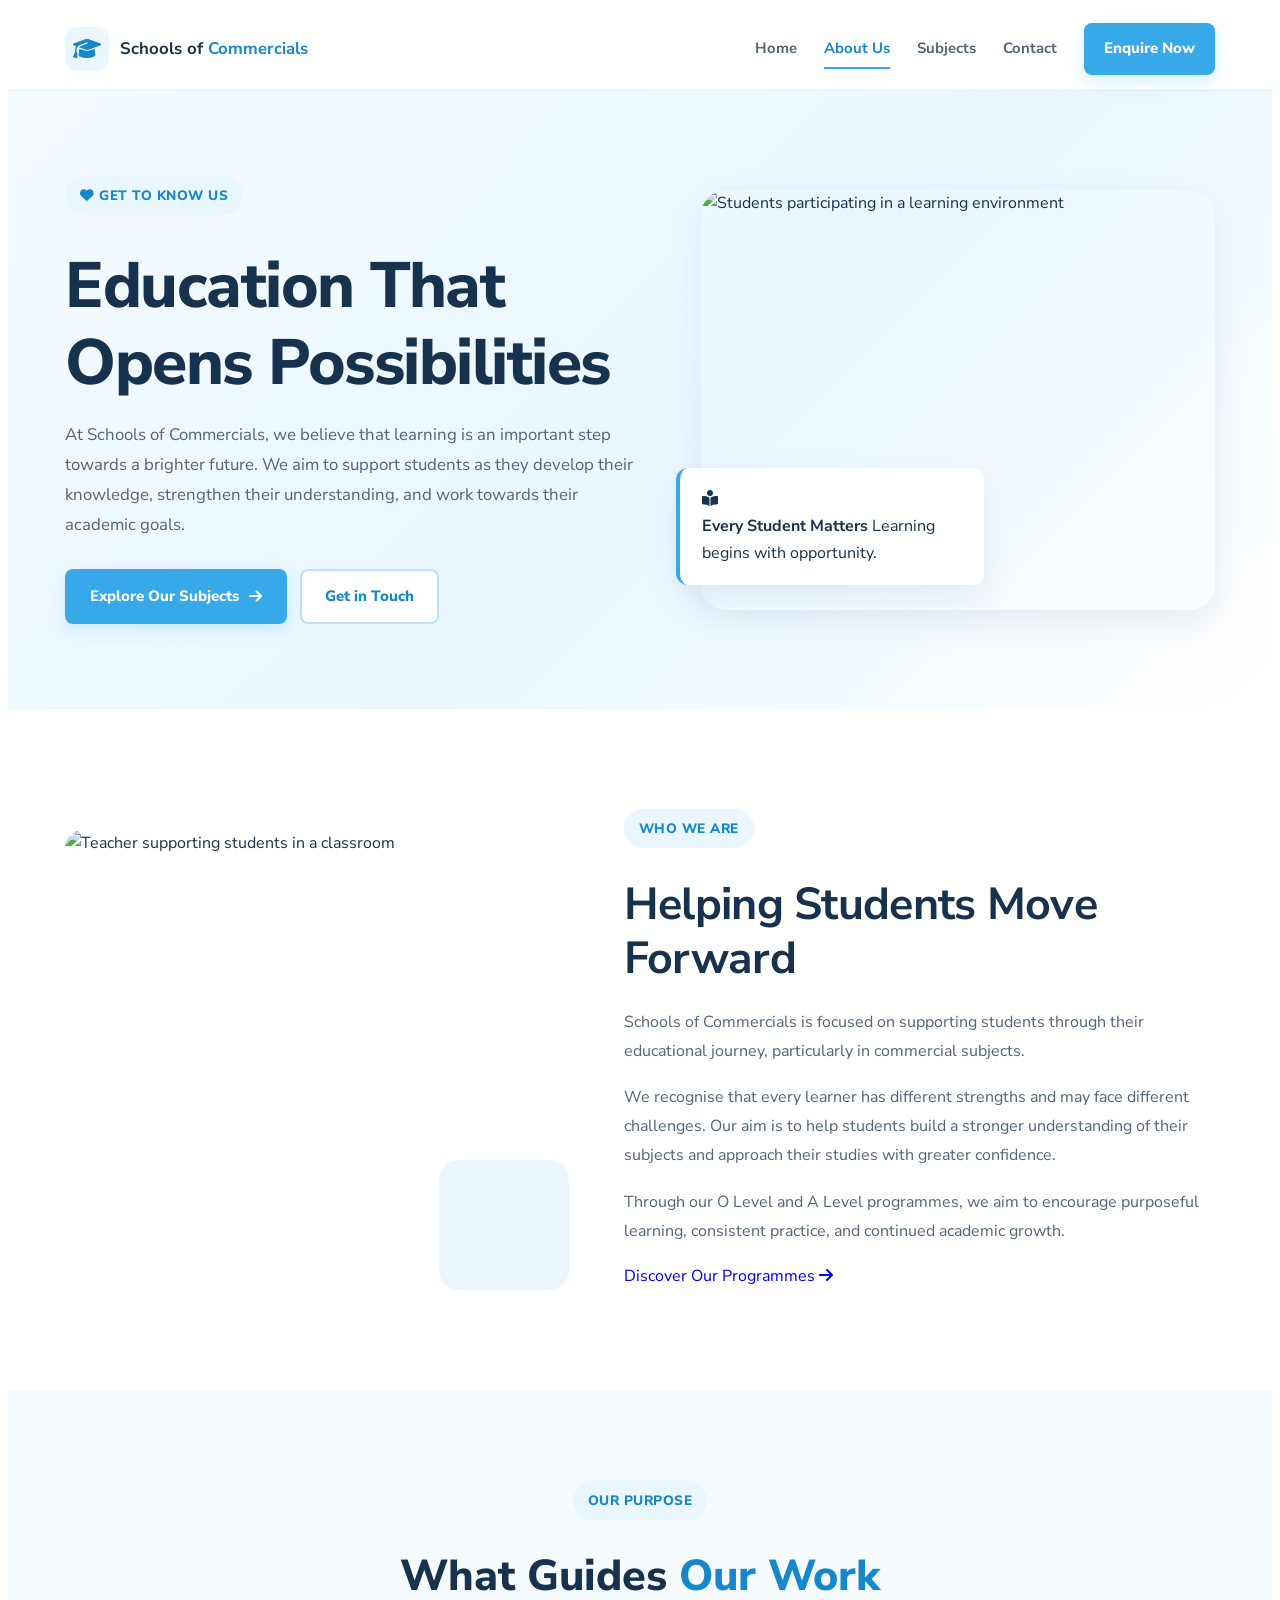
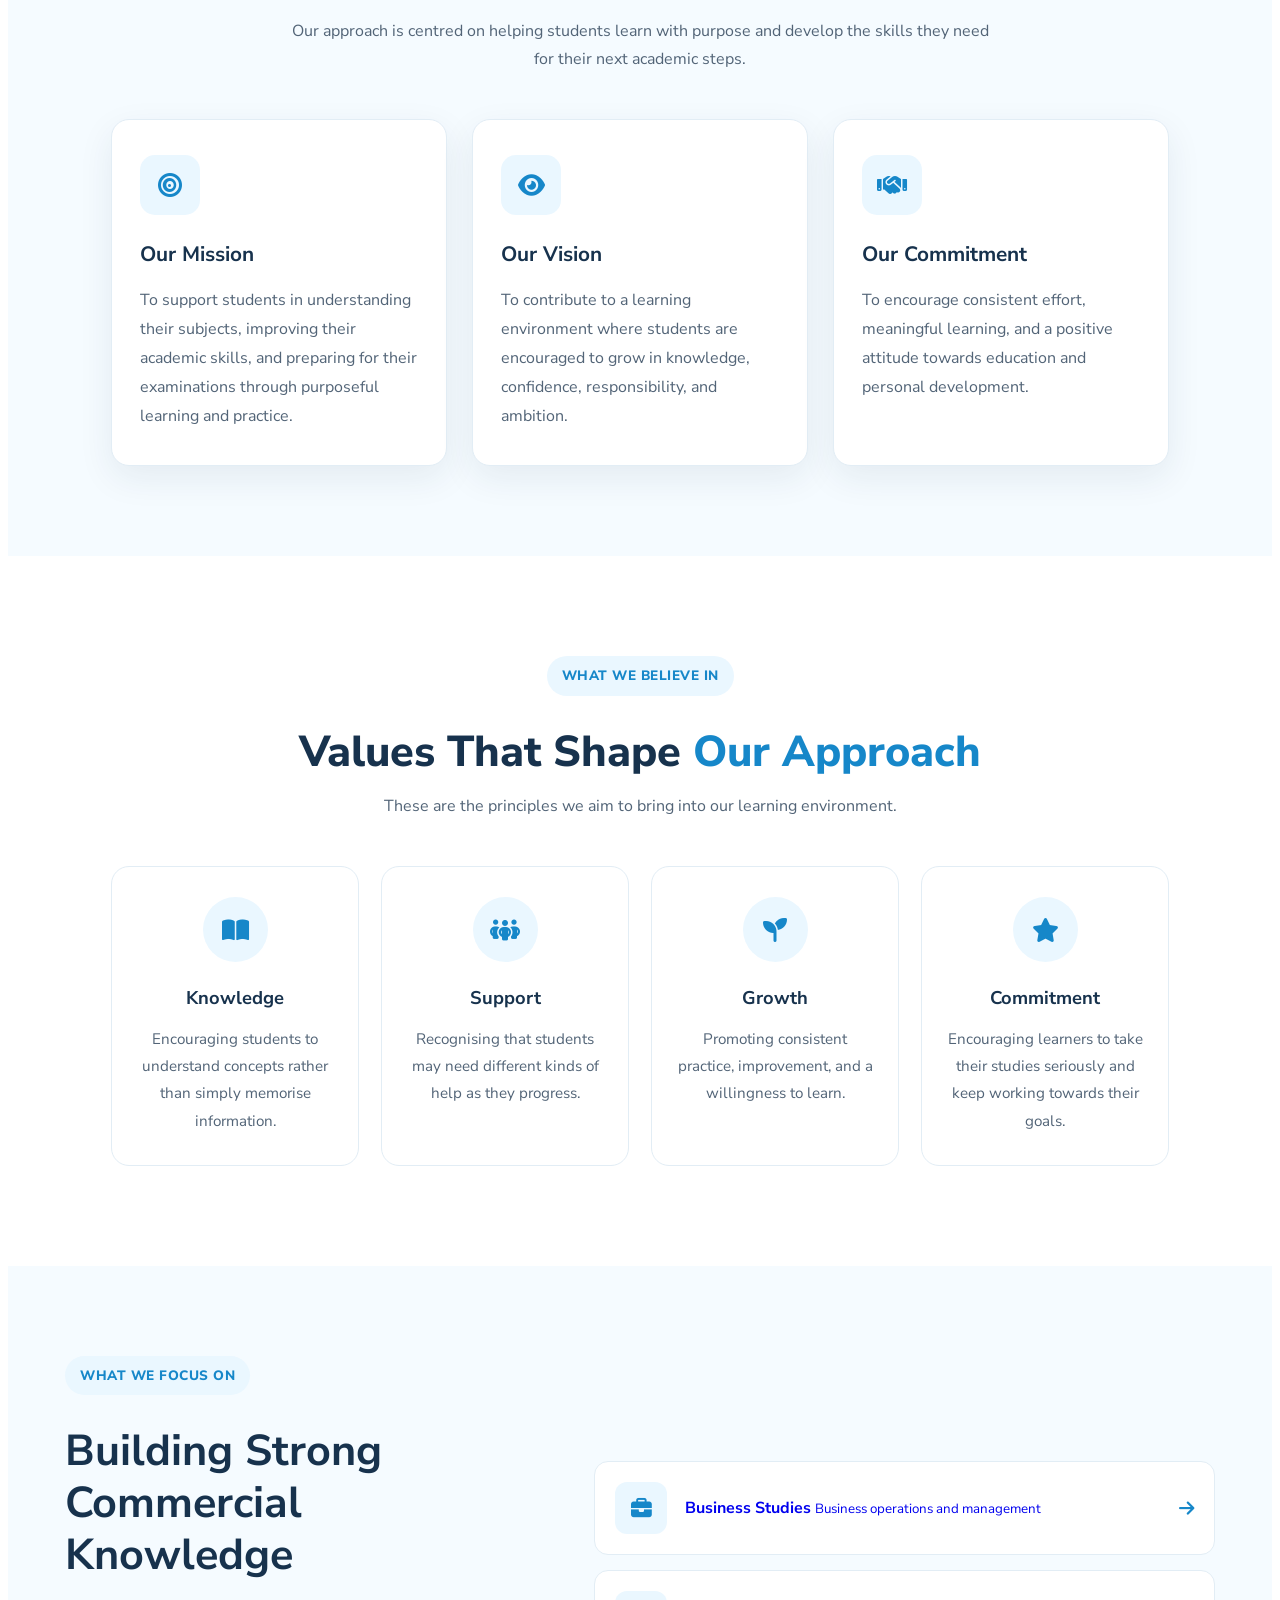
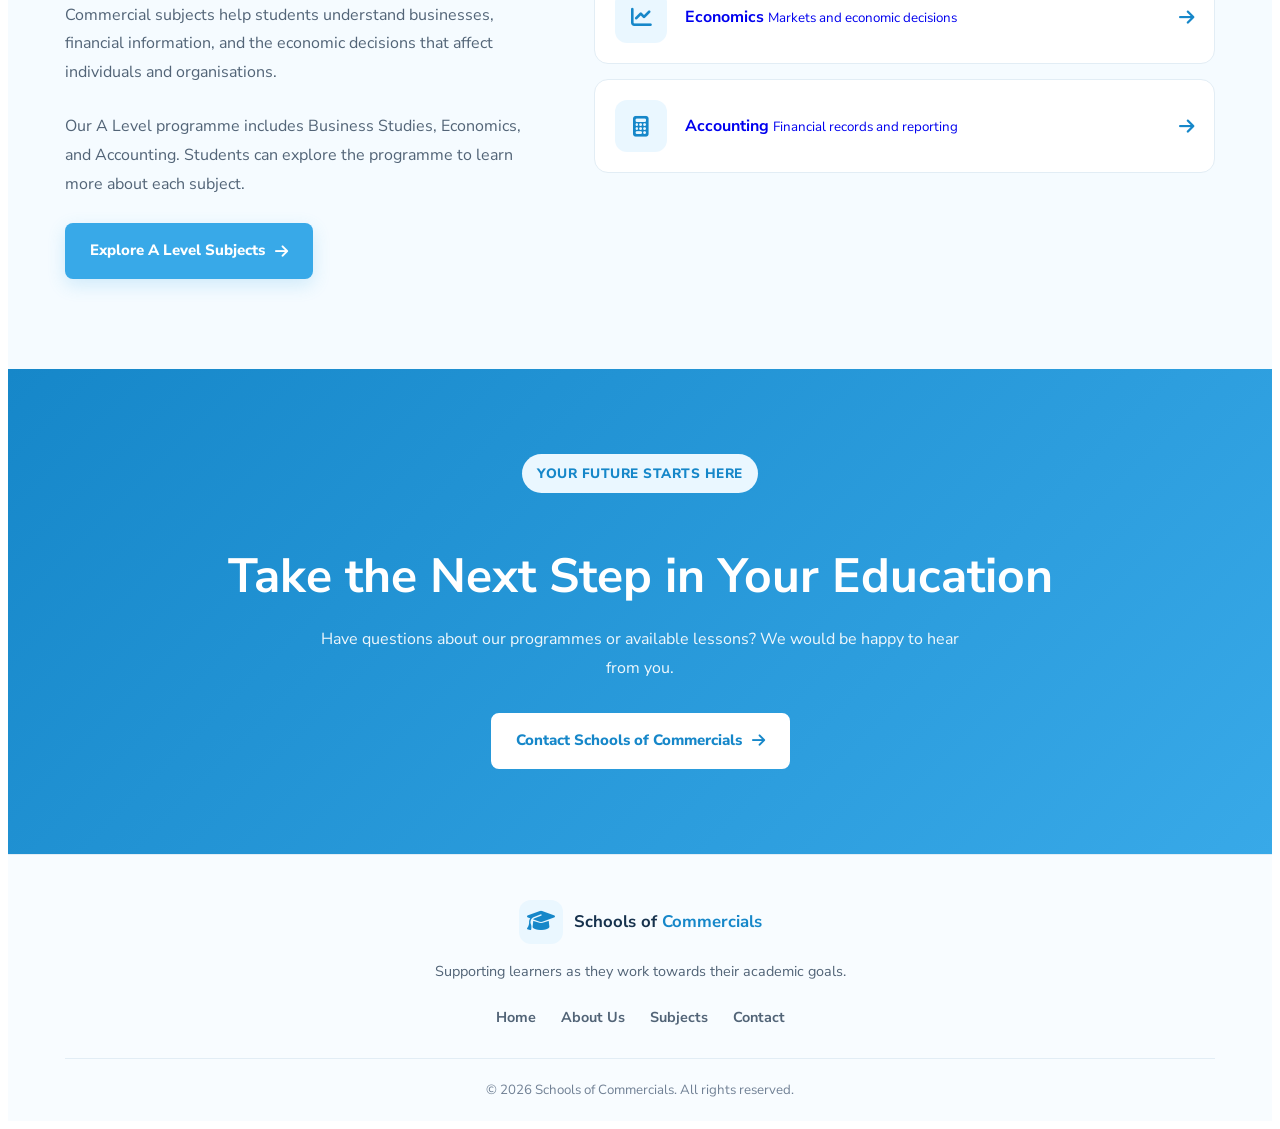
==== about.html @ 2374f0b1 "Add the starting files for School of Commecials" ====
<!DOCTYPE html>
<html lang="en">

<head>
    <meta charset="UTF-8">
    <meta name="viewport" content="width=device-width, initial-scale=1.0">

    <title>About Us | Schools of Commercials</title>

    <meta name="description"
        content="Learn more about Schools of Commercials, our approach to learning, and our O Level and A Level commercial subjects.">

    <link rel="stylesheet" href="./css/subjects.css">
    <link rel="stylesheet" href="./css/about.css">

    <!-- Google Fonts -->
    <link rel="preconnect" href="https://fonts.googleapis.com">
    <link rel="preconnect" href="https://fonts.gstatic.com" crossorigin>
    <link href="https://fonts.googleapis.com/css2?family=Nunito+Sans:wght@400;500;600;700;800&display=swap"
        rel="stylesheet">

    <!-- Font Awesome -->
    <link rel="stylesheet" href="https://cdnjs.cloudflare.com/ajax/libs/font-awesome/6.7.2/css/all.min.css">
</head>

<body>

    <!-- ================= HEADER ================= -->
    <header class="site-header">
        <div class="container nav-container">

            <a href="../index.html" class="logo">
                <span class="logo-icon">
                    <i class="fa-solid fa-graduation-cap"></i>
                </span>

                <span>
                    Schools of <strong>Commercials</strong>
                </span>
            </a>

            <nav class="navbar" id="navbar">
                <a href="../index.html">Home</a>
                <a href="about.html" class="active">About Us</a>
                <a href="subjects.html">Subjects</a>
                <a href="contact.html">Contact</a>

                <a href="enrolment.html" class="btn btn-primary nav-btn">
                    Enquire Now
                </a>
            </nav>

            <button class="menu-toggle" id="menuToggle" aria-label="Open navigation menu" aria-expanded="false"
                aria-controls="navbar">

                <i class="fa-solid fa-bars"></i>
            </button>

        </div>
    </header>


    <main>

        <!-- ================= HERO SECTION ================= -->
        <section class="about-hero">
            <div class="container about-hero-content">

                <div class="about-hero-text">

                    <span class="section-label">
                        <i class="fa-solid fa-heart"></i>
                        Get to Know Us
                    </span>

                    <h1>
                        Education That
                        <span>Opens Possibilities</span>
                    </h1>

                    <p>
                        At Schools of Commercials, we believe that learning
                        is an important step towards a brighter future.
                        We aim to support students as they develop their
                        knowledge, strengthen their understanding, and work
                        towards their academic goals.
                    </p>

                    <div class="hero-buttons">
                        <a href="subjects.html" class="btn btn-primary">
                            Explore Our Subjects
                            <i class="fa-solid fa-arrow-right"></i>
                        </a>

                        <a href="contact.html" class="btn btn-outline">
                            Get in Touch
                        </a>
                    </div>

                </div>

                <div class="about-hero-image">
                    <img src="https://images.unsplash.com/photo-1523580846011-d3a5bc25702b?auto=format&fit=crop&w=1000&q=85"
                        alt="Students participating in a learning environment">

                    <div class="about-image-note">
                        <i class="fa-solid fa-book-open-reader"></i>

                        <div>
                            <strong>Every Student Matters</strong>
                            <span>Learning begins with opportunity.</span>
                        </div>
                    </div>
                </div>

            </div>
        </section>


        <!-- ================= OUR STORY ================= -->
        <section class="about-story section">
            <div class="container story-container">

                <div class="story-image">
                    <img src="https://images.unsplash.com/photo-1509062522246-3755977927d7?auto=format&fit=crop&w=1000&q=85"
                        alt="Teacher supporting students in a classroom">

                    <div class="story-image-decoration"></div>
                </div>

                <div class="story-content">

                    <span class="section-label">Who We Are</span>

                    <h2>
                        Helping Students
                        <span>Move Forward</span>
                    </h2>

                    <p>
                        Schools of Commercials is focused on supporting
                        students through their educational journey,
                        particularly in commercial subjects.
                    </p>

                    <p>
                        We recognise that every learner has different
                        strengths and may face different challenges.
                        Our aim is to help students build a stronger
                        understanding of their subjects and approach
                        their studies with greater confidence.
                    </p>

                    <p>
                        Through our O Level and A Level programmes,
                        we aim to encourage purposeful learning,
                        consistent practice, and continued academic growth.
                    </p>

                    <a href="subjects.html" class="text-link">
                        Discover Our Programmes
                        <i class="fa-solid fa-arrow-right"></i>
                    </a>

                </div>

            </div>
        </section>


        <!-- ================= MISSION AND VISION ================= -->
        <section class="mission-vision section">
            <div class="container">

                <div class="section-heading">
                    <span class="section-label">Our Purpose</span>

                    <h2>
                        What Guides <span>Our Work</span>
                    </h2>

                    <p>
                        Our approach is centred on helping students learn
                        with purpose and develop the skills they need
                        for their next academic steps.
                    </p>
                </div>

                <div class="mission-grid">

                    <article class="mission-card">
                        <div class="mission-icon">
                            <i class="fa-solid fa-bullseye"></i>
                        </div>

                        <h3>Our Mission</h3>

                        <p>
                            To support students in understanding their
                            subjects, improving their academic skills,
                            and preparing for their examinations through
                            purposeful learning and practice.
                        </p>
                    </article>


                    <article class="mission-card">
                        <div class="mission-icon">
                            <i class="fa-solid fa-eye"></i>
                        </div>

                        <h3>Our Vision</h3>

                        <p>
                            To contribute to a learning environment where
                            students are encouraged to grow in knowledge,
                            confidence, responsibility, and ambition.
                        </p>
                    </article>


                    <article class="mission-card">
                        <div class="mission-icon">
                            <i class="fa-solid fa-handshake"></i>
                        </div>

                        <h3>Our Commitment</h3>

                        <p>
                            To encourage consistent effort, meaningful
                            learning, and a positive attitude towards
                            education and personal development.
                        </p>
                    </article>

                </div>

            </div>
        </section>


        <!-- ================= OUR VALUES ================= -->
        <section class="about-values section">
            <div class="container">

                <div class="section-heading">
                    <span class="section-label">What We Believe In</span>

                    <h2>
                        Values That Shape
                        <span>Our Approach</span>
                    </h2>

                    <p>
                        These are the principles we aim to bring into
                        our learning environment.
                    </p>
                </div>

                <div class="values-grid">

                    <article class="value-item">
                        <div class="value-icon">
                            <i class="fa-solid fa-book-open"></i>
                        </div>

                        <h3>Knowledge</h3>

                        <p>
                            Encouraging students to understand concepts
                            rather than simply memorise information.
                        </p>
                    </article>


                    <article class="value-item">
                        <div class="value-icon">
                            <i class="fa-solid fa-people-group"></i>
                        </div>

                        <h3>Support</h3>

                        <p>
                            Recognising that students may need different
                            kinds of help as they progress.
                        </p>
                    </article>


                    <article class="value-item">
                        <div class="value-icon">
                            <i class="fa-solid fa-seedling"></i>
                        </div>

                        <h3>Growth</h3>

                        <p>
                            Promoting consistent practice, improvement,
                            and a willingness to learn.
                        </p>
                    </article>


                    <article class="value-item">
                        <div class="value-icon">
                            <i class="fa-solid fa-star"></i>
                        </div>

                        <h3>Commitment</h3>

                        <p>
                            Encouraging learners to take their studies
                            seriously and keep working towards their goals.
                        </p>
                    </article>

                </div>

            </div>
        </section>


        <!-- ================= OUR SUBJECTS ================= -->
        <section class="about-subjects section">
            <div class="container about-subjects-container">

                <div class="about-subjects-content">

                    <span class="section-label">What We Focus On</span>

                    <h2>
                        Building Strong
                        <span>Commercial Knowledge</span>
                    </h2>

                    <p>
                        Commercial subjects help students understand
                        businesses, financial information, and the
                        economic decisions that affect individuals
                        and organisations.
                    </p>

                    <p>
                        Our A Level programme includes Business Studies,
                        Economics, and Accounting. Students can explore
                        the programme to learn more about each subject.
                    </p>

                    <a href="a-level.html" class="btn btn-primary">
                        Explore A Level Subjects
                        <i class="fa-solid fa-arrow-right"></i>
                    </a>

                </div>


                <div class="about-subject-list">

                    <a href="a-level.html" class="about-subject-item">
                        <span class="about-subject-icon">
                            <i class="fa-solid fa-briefcase"></i>
                        </span>

                        <span class="about-subject-text">
                            <strong>Business Studies</strong>
                            <small>Business operations and management</small>
                        </span>

                        <i class="fa-solid fa-arrow-right subject-arrow"></i>
                    </a>


                    <a href="a-level.html" class="about-subject-item">
                        <span class="about-subject-icon">
                            <i class="fa-solid fa-chart-line"></i>
                        </span>

                        <span class="about-subject-text">
                            <strong>Economics</strong>
                            <small>Markets and economic decisions</small>
                        </span>

                        <i class="fa-solid fa-arrow-right subject-arrow"></i>
                    </a>


                    <a href="a-level.html" class="about-subject-item">
                        <span class="about-subject-icon">
                            <i class="fa-solid fa-calculator"></i>
                        </span>

                        <span class="about-subject-text">
                            <strong>Accounting</strong>
                            <small>Financial records and reporting</small>
                        </span>

                        <i class="fa-solid fa-arrow-right subject-arrow"></i>
                    </a>

                </div>

            </div>
        </section>


        <!-- ================= CALL TO ACTION ================= -->
        <section class="about-cta">
            <div class="container about-cta-content">

                <div>
                    <span class="section-label">Your Future Starts Here</span>

                    <h2>
                        Take the Next Step in Your Education
                    </h2>

                    <p>
                        Have questions about our programmes or available
                        lessons? We would be happy to hear from you.
                    </p>
                </div>

                <a href="contact.html" class="btn btn-white">
                    Contact Schools of Commercials
                    <i class="fa-solid fa-arrow-right"></i>
                </a>

            </div>
        </section>

    </main>


    <!-- ================= FOOTER ================= -->
    <footer class="site-footer">
        <div class="container footer-container">

            <a href="../index.html" class="logo footer-logo">
                <span class="logo-icon">
                    <i class="fa-solid fa-graduation-cap"></i>
                </span>

                <span>
                    Schools of <strong>Commercials</strong>
                </span>
            </a>

            <p>
                Supporting learners as they work towards their academic goals.
            </p>

            <div class="footer-links">
                <a href="../index.html">Home</a>
                <a href="about.html">About Us</a>
                <a href="subjects.html">Subjects</a>
                <a href="contact.html">Contact</a>
            </div>

            <div class="footer-bottom">
                <p>
                    &copy; <span id="currentYear"></span>
                    Schools of Commercials. All rights reserved.
                </p>
            </div>

        </div>
    </footer>


    <!-- ================= JAVASCRIPT ================= -->
    <script>
        const menuToggle = document.getElementById("menuToggle");
        const navbar = document.getElementById("navbar");
        const menuIcon = menuToggle.querySelector("i");

        menuToggle.addEventListener("click", () => {
            const isOpen = navbar.classList.toggle("active");

            menuToggle.setAttribute("aria-expanded", isOpen);
            menuIcon.classList.toggle("fa-bars", !isOpen);
            menuIcon.classList.toggle("fa-xmark", isOpen);
        });

        navbar.querySelectorAll("a").forEach(link => {
            link.addEventListener("click", () => {
                navbar.classList.remove("active");
                menuToggle.setAttribute("aria-expanded", "false");

                menuIcon.classList.remove("fa-xmark");
                menuIcon.classList.add("fa-bars");
            });
        });

        document.getElementById("currentYear").textContent =
            new Date().getFullYear();
    </script>

</body>

</html>
---- css/subjects.css ----
:root {
    --subjects-primary: #38a9e8;
    --subjects-primary-dark: #1687c9;
    --subjects-light: #eaf7ff;
    --subjects-background: #f5fbff;
    --subjects-dark: #17324d;
    --subjects-text: #526477;
    --subjects-white: #ffffff;
    --subjects-border: #e2edf5;
    --subjects-shadow: 0 12px 35px rgba(25, 90, 135, 0.09);
    --subjects-radius: 18px;
}


/* =========================================
   GENERAL STYLES
========================================= */

html {
    scroll-behavior: smooth;
    scroll-padding-top: 100px;
}

body {
    font-family: "Nunito Sans", sans-serif;
    color: var(--subjects-dark);
    background: var(--subjects-white);
    line-height: 1.7;
}

.container {
    width: min(1150px, 92%);
    margin-inline: auto;
}

img {
    display: block;
    width: 100%;
    object-fit: cover;
}

a {
    text-decoration: none;
}

button,
a {
    -webkit-tap-highlight-color: transparent;
}

.section-label {
    display: inline-flex;
    align-items: center;
    gap: 8px;
    margin-bottom: 15px;
    color: var(--subjects-primary-dark);
    font-size: 0.82rem;
    font-weight: 800;
    letter-spacing: 1px;
    text-transform: uppercase;
}


/* =========================================
   BUTTONS
========================================= */

.btn {
    display: inline-flex;
    align-items: center;
    justify-content: center;
    gap: 10px;
    padding: 13px 23px;
    border: 2px solid transparent;
    border-radius: 8px;
    font: inherit;
    font-size: 0.94rem;
    font-weight: 800;
    cursor: pointer;
    transition:
        background 0.3s ease,
        color 0.3s ease,
        border-color 0.3s ease,
        transform 0.3s ease,
        box-shadow 0.3s ease;
}

.btn:hover {
    transform: translateY(-3px);
}

.btn-primary {
    color: var(--subjects-white);
    background: var(--subjects-primary);
    box-shadow: 0 6px 18px rgba(56, 169, 232, 0.2);
}

.btn-primary:hover {
    background: var(--subjects-primary-dark);
    box-shadow: 0 10px 24px rgba(56, 169, 232, 0.25);
}

.btn-outline {
    color: var(--subjects-primary-dark);
    background: var(--subjects-white);
    border-color: #b7e4fc;
}

.btn-outline:hover {
    background: var(--subjects-light);
    border-color: var(--subjects-primary);
}

.btn-white {
    color: var(--subjects-primary-dark);
    background: var(--subjects-white);
}

.btn-white:hover {
    background: var(--subjects-light);
}


/* =========================================
   HEADER AND NAVIGATION
========================================= */

.site-header {
    position: sticky;
    top: 0;
    z-index: 1000;
    background: rgba(255, 255, 255, 0.97);
    border-bottom: 1px solid var(--subjects-border);
    backdrop-filter: blur(12px);
}

.nav-container {
    min-height: 82px;
    display: flex;
    align-items: center;
    justify-content: space-between;
    gap: 25px;
}

.logo {
    display: inline-flex;
    align-items: center;
    gap: 11px;
    color: var(--subjects-dark);
    font-size: 1.05rem;
    font-weight: 700;
    line-height: 1.3;
}

.logo strong {
    color: var(--subjects-primary-dark);
}

.logo-icon {
    width: 44px;
    height: 44px;
    display: grid;
    place-items: center;
    flex-shrink: 0;
    border-radius: 12px;
    background: var(--subjects-light);
    color: var(--subjects-primary-dark);
    font-size: 1.4rem;
}

.navbar {
    display: flex;
    align-items: center;
    gap: 27px;
}

.navbar > a:not(.btn) {
    position: relative;
    color: var(--subjects-text);
    font-size: 0.93rem;
    font-weight: 700;
    transition: color 0.3s ease;
}

.navbar > a:not(.btn)::after {
    content: "";
    position: absolute;
    bottom: -7px;
    left: 0;
    width: 0;
    height: 2px;
    background: var(--subjects-primary);
    transition: width 0.3s ease;
}

.navbar > a:not(.btn):hover,
.navbar > a.active {
    color: var(--subjects-primary-dark);
}

.navbar > a:not(.btn):hover::after,
.navbar > a.active::after {
    width: 100%;
}

.nav-btn {
    padding: 11px 18px;
}

.menu-toggle {
    display: none;
    width: 44px;
    height: 44px;
    place-items: center;
    border: 1px solid var(--subjects-border);
    border-radius: 9px;
    background: var(--subjects-white);
    color: var(--subjects-dark);
    font-size: 1.2rem;
    cursor: pointer;
}


/* =========================================
   HERO SECTION
========================================= */

.subjects-main-hero {
    position: relative;
    overflow: hidden;
    padding: 85px 0 95px;
    background:
        radial-gradient(
            circle at 90% 15%,
            rgba(56, 169, 232, 0.14),
            transparent 32%
        ),
        linear-gradient(135deg, #f5fbff 0%, #ffffff 70%);
}

.subjects-main-hero::before {
    content: "";
    position: absolute;
    right: -150px;
    bottom: -180px;
    width: 300px;
    height: 300px;
    border: 45px solid rgba(56, 169, 232, 0.06);
    border-radius: 50%;
    pointer-events: none;
}

.main-hero-content {
    position: relative;
    z-index: 1;
    display: grid;
    grid-template-columns: 1.05fr 0.95fr;
    align-items: center;
    gap: 65px;
}

.main-hero-text h1 {
    margin: 0 0 23px;
    color: var(--subjects-dark);
    font-size: clamp(2.5rem, 4.5vw, 3.9rem);
    line-height: 1.12;
    letter-spacing: -1.4px;
    font-weight: 800;
}

.main-hero-text h1 span {
    display: block;
    color: var(--subjects-primary-dark);
}

.main-hero-text > p {
    max-width: 550px;
    margin: 0 0 28px;
    color: var(--subjects-text);
    font-size: 1.05rem;
}

.hero-buttons {
    display: flex;
    align-items: center;
    flex-wrap: wrap;
    gap: 13px;
}

.main-hero-image {
    position: relative;
    padding: 0 0 25px 20px;
}

.main-hero-image::before {
    content: "";
    position: absolute;
    top: -18px;
    right: -18px;
    width: 65%;
    height: 65%;
    border-radius: var(--subjects-radius);
    background: #d7f0ff;
}

.main-hero-image > img {
    position: relative;
    z-index: 1;
    height: 420px;
    border-radius: var(--subjects-radius);
    box-shadow: var(--subjects-shadow);
}

.hero-note {
    position: absolute;
    z-index: 2;
    left: -15px;
    bottom: 0;
    display: flex;
    align-items: center;
    gap: 13px;
    max-width: calc(100% - 5px);
    padding: 17px 20px;
    border: 1px solid var(--subjects-border);
    border-radius: 13px;
    background: var(--subjects-white);
    box-shadow: var(--subjects-shadow);
}

.hero-note > i {
    width: 48px;
    height: 48px;
    display: grid;
    place-items: center;
    flex-shrink: 0;
    border-radius: 12px;
    background: var(--subjects-light);
    color: var(--subjects-primary-dark);
    font-size: 1.3rem;
}

.hero-note div {
    display: flex;
    flex-direction: column;
}

.hero-note strong {
    color: var(--subjects-dark);
    font-size: 0.95rem;
}

.hero-note span {
    color: var(--subjects-text);
    font-size: 0.8rem;
}


/* =========================================
   INTRODUCTION
========================================= */

.subjects-intro {
    padding: 70px 0;
    background: var(--subjects-white);
}

.intro-content {
    max-width: 780px;
    text-align: center;
}

.intro-content h2 {
    margin: 0 0 18px;
    color: var(--subjects-dark);
    font-size: clamp(2rem, 4vw, 2.7rem);
    line-height: 1.2;
    font-weight: 800;
}

.intro-content h2 span {
    color: var(--subjects-primary-dark);
}

.intro-content > p {
    max-width: 700px;
    margin: 0 auto;
    color: var(--subjects-text);
    font-size: 1rem;
}


/* =========================================
   PROGRAMMES SECTION
========================================= */

.programmes-section {
    padding: 85px 0;
    background: var(--subjects-background);
}

.section-heading {
    max-width: 700px;
    margin: 0 auto 45px;
    text-align: center;
}

.section-heading h2 {
    margin: 0 0 16px;
    color: var(--subjects-dark);
    font-size: clamp(2rem, 4vw, 2.8rem);
    line-height: 1.2;
    font-weight: 800;
}

.section-heading h2 span {
    color: var(--subjects-primary-dark);
}

.section-heading > p {
    margin: 0;
    color: var(--subjects-text);
    font-size: 1rem;
}

.programme-grid {
    display: grid;
    grid-template-columns: repeat(2, minmax(0, 1fr));
    align-items: stretch;
    gap: 30px;
}

.programme-card {
    min-width: 0;
    overflow: hidden;
    border: 1px solid var(--subjects-border);
    border-radius: var(--subjects-radius);
    background: var(--subjects-white);
    box-shadow: 0 5px 22px rgba(25, 90, 135, 0.045);
    transition:
        transform 0.35s ease,
        box-shadow 0.35s ease,
        border-color 0.35s ease;
}

.programme-card:hover {
    transform: translateY(-7px);
    border-color: #b9e5fb;
    box-shadow: var(--subjects-shadow);
}

.programme-image {
    position: relative;
    height: 300px;
    overflow: hidden;
    background: var(--subjects-light);
}

.programme-image::after {
    content: "";
    position: absolute;
    inset: 0;
    background: linear-gradient(
        to top,
        rgba(15, 48, 75, 0.48),
        transparent 65%
    );
    pointer-events: none;
}

.programme-image img {
    height: 100%;
    transition: transform 0.6s ease;
}

.programme-card:hover .programme-image img {
    transform: scale(1.05);
}

.programme-badge {
    position: absolute;
    z-index: 1;
    bottom: 20px;
    left: 22px;
    padding: 8px 14px;
    border-radius: 6px;
    background: var(--subjects-white);
    color: var(--subjects-primary-dark);
    font-size: 0.8rem;
    font-weight: 800;
    letter-spacing: 1px;
}

.programme-content {
    display: flex;
    flex-direction: column;
    align-items: flex-start;
    padding: 27px 30px 30px;
}

.programme-icon {
    width: 55px;
    height: 55px;
    display: grid;
    place-items: center;
    margin-top: -57px;
    margin-bottom: 20px;
    position: relative;
    z-index: 2;
    border: 4px solid var(--subjects-white);
    border-radius: 14px;
    box-sizing: content-box;
    background: var(--subjects-primary);
    color: var(--subjects-white);
    font-size: 1.35rem;
}

.programme-content h3 {
    margin: 0 0 12px;
    color: var(--subjects-dark);
    font-size: 1.55rem;
    line-height: 1.3;
    font-weight: 800;
}

.programme-content > p {
    margin: 0 0 22px;
    color: var(--subjects-text);
    font-size: 0.96rem;
}

.programme-content h4 {
    margin: 0 0 13px;
    color: var(--subjects-dark);
    font-size: 0.98rem;
    font-weight: 800;
}

.programme-features {
    display: flex;
    flex-direction: column;
    gap: 11px;
    margin: 0 0 25px;
    padding: 0;
    list-style: none;
}

.programme-features li {
    display: flex;
    align-items: flex-start;
    gap: 10px;
    color: var(--subjects-text);
    font-size: 0.92rem;
}

.programme-features i {
    margin-top: 5px;
    color: var(--subjects-primary-dark);
}

.subject-tags {
    display: flex;
    flex-wrap: wrap;
    gap: 9px;
    margin-bottom: 27px;
}

.subject-tags span {
    padding: 8px 12px;
    border: 1px solid #d4edfc;
    border-radius: 7px;
    background: var(--subjects-light);
    color: var(--subjects-primary-dark);
    font-size: 0.83rem;
    font-weight: 800;
}

.programme-link {
    display: flex;
    align-items: center;
    justify-content: space-between;
    gap: 12px;
    width: 100%;
    margin-top: auto;
    padding-top: 18px;
    border-top: 1px solid var(--subjects-border);
    color: var(--subjects-primary-dark);
    font-size: 0.94rem;
    font-weight: 800;
    transition: gap 0.3s ease;
}

.programme-link:hover {
    gap: 18px;
}


/* =========================================
   LEARNING BENEFITS
========================================= */

.subjects-benefits {
    padding: 90px 0;
    background: var(--subjects-white);
}

.benefits-container {
    display: grid;
    grid-template-columns: 0.85fr 1.15fr;
    align-items: center;
    gap: 65px;
}

.benefits-heading h2 {
    margin: 0 0 20px;
    color: var(--subjects-dark);
    font-size: clamp(2rem, 3.7vw, 2.8rem);
    line-height: 1.2;
    font-weight: 800;
}

.benefits-heading h2 span {
    display: block;
    color: var(--subjects-primary-dark);
}

.benefits-heading > p {
    margin: 0 0 27px;
    color: var(--subjects-text);
    font-size: 1rem;
}

.benefits-grid {
    display: grid;
    grid-template-columns: repeat(2, minmax(0, 1fr));
    gap: 20px;
}

.benefit-item {
    padding: 25px 22px;
    border: 1px solid var(--subjects-border);
    border-radius: 14px;
    background: var(--subjects-white);
    transition:
        transform 0.3s ease,
        border-color 0.3s ease,
        box-shadow 0.3s ease;
}

.benefit-item:hover {
    transform: translateY(-5px);
    border-color: #b9e5fb;
    box-shadow: 0 10px 25px rgba(25, 90, 135, 0.07);
}

.benefit-icon {
    width: 49px;
    height: 49px;
    display: grid;
    place-items: center;
    margin-bottom: 17px;
    border-radius: 12px;
    background: var(--subjects-light);
    color: var(--subjects-primary-dark);
    font-size: 1.2rem;
}

.benefit-item h3 {
    margin: 0 0 9px;
    color: var(--subjects-dark);
    font-size: 1.05rem;
    line-height: 1.35;
    font-weight: 800;
}

.benefit-item p {
    margin: 0;
    color: var(--subjects-text);
    font-size: 0.89rem;
    line-height: 1.7;
}


/* =========================================
   CALL TO ACTION
========================================= */

.subjects-cta {
    position: relative;
    overflow: hidden;
    padding: 65px 0;
    background: linear-gradient(
        120deg,
        #178bce,
        #42b4ef
    );
}

.subjects-cta::before,
.subjects-cta::after {
    content: "";
    position: absolute;
    border: 35px solid rgba(255, 255, 255, 0.08);
    border-radius: 50%;
    pointer-events: none;
}

.subjects-cta::before {
    top: -160px;
    right: 12%;
    width: 250px;
    height: 250px;
}

.subjects-cta::after {
    bottom: -160px;
    left: 5%;
    width: 190px;
    height: 190px;
}

.cta-content {
    position: relative;
    z-index: 1;
    display: flex;
    align-items: center;
    justify-content: space-between;
    gap: 40px;
}

.subjects-cta .section-label {
    margin-bottom: 10px;
    color: #e4f6ff;
}

.cta-content h2 {
    max-width: 700px;
    margin: 0 0 13px;
    color: var(--subjects-white);
    font-size: clamp(1.9rem, 3.2vw, 2.6rem);
    line-height: 1.2;
    font-weight: 800;
}

.cta-content p {
    max-width: 650px;
    margin: 0;
    color: #eaf7ff;
    font-size: 0.98rem;
}

.cta-content > .btn {
    flex-shrink: 0;
}


/* =========================================
   FOOTER
========================================= */

.site-footer {
    padding: 45px 0 20px;
    border-top: 1px solid var(--subjects-border);
    background: #f8fcff;
}

.footer-container {
    display: flex;
    flex-direction: column;
    align-items: center;
    text-align: center;
}

.footer-logo {
    margin-bottom: 15px;
}

.footer-container > p {
    max-width: 450px;
    margin: 0 auto 22px;
    color: var(--subjects-text);
    font-size: 0.9rem;
}

.footer-links {
    display: flex;
    flex-wrap: wrap;
    justify-content: center;
    gap: 25px;
    margin-bottom: 28px;
}

.footer-links a {
    color: var(--subjects-text);
    font-size: 0.9rem;
    font-weight: 700;
    transition: color 0.3s ease;
}

.footer-links a:hover {
    color: var(--subjects-primary-dark);
}

.footer-bottom {
    width: 100%;
    padding-top: 20px;
    border-top: 1px solid var(--subjects-border);
}

.footer-bottom p {
    margin: 0;
    color: #718195;
    font-size: 0.83rem;
}


/* =========================================
   TABLET
========================================= */

@media (max-width: 1000px) {
    .main-hero-content {
        gap: 40px;
    }

    .main-hero-image > img {
        height: 360px;
    }

    .programme-image {
        height: 250px;
    }

    .programme-content {
        padding: 25px 23px;
    }

    .benefits-container {
        gap: 35px;
    }

    .benefits-grid {
        gap: 15px;
    }

    .benefit-item {
        padding: 21px 17px;
    }

    .navbar {
        gap: 17px;
    }
}


/* =========================================
   MOBILE NAVIGATION AND LAYOUT
========================================= */

@media (max-width: 760px) {
    .nav-container {
        min-height: 72px;
    }

    .menu-toggle {
        display: grid;
        flex-shrink: 0;
    }

    .navbar {
        position: absolute;
        top: calc(100% + 1px);
        left: 0;
        right: 0;
        display: none;
        align-items: stretch;
        gap: 0;
        padding: 12px 4% 22px;
        border-bottom: 1px solid var(--subjects-border);
        background: var(--subjects-white);
        box-shadow: 0 15px 25px rgba(25, 90, 135, 0.08);
    }

    .navbar.active {
        display: flex;
        flex-direction: column;
    }

    .navbar > a:not(.btn) {
        padding: 13px 5px;
        border-bottom: 1px solid #eef4f8;
    }

    .navbar > a:not(.btn)::after {
        display: none;
    }

    .navbar .nav-btn {
        margin-top: 15px;
    }

    .subjects-main-hero {
        padding: 65px 0 75px;
    }

    .main-hero-content {
        grid-template-columns: 1fr;
        gap: 45px;
    }

    .main-hero-text h1 {
        font-size: clamp(2.3rem, 8vw, 3.4rem);
        letter-spacing: -0.7px;
    }

    .main-hero-text > p {
        font-size: 1rem;
    }

    .main-hero-image {
        width: 92%;
        margin: 0 auto;
        padding-left: 10px;
    }

    .main-hero-image > img {
        height: 350px;
    }

    .hero-note {
        left: -10px;
    }

    .subjects-intro {
        padding: 60px 0;
    }

    .programmes-section,
    .subjects-benefits {
        padding: 70px 0;
    }

    .programme-grid {
        gap: 24px;
    }

    .programme-image {
        height: 220px;
    }

    .benefits-container {
        grid-template-columns: 1fr;
        gap: 35px;
    }

    .benefits-heading {
        max-width: 600px;
    }

    .cta-content {
        align-items: flex-start;
        flex-direction: column;
        gap: 25px;
    }
}


/* =========================================
   SMALL MOBILE SCREENS
========================================= */

@media (max-width: 520px) {
    .logo {
        gap: 8px;
        font-size: 0.9rem;
    }

    .logo-icon {
        width: 39px;
        height: 39px;
        font-size: 1.2rem;
    }

    .hero-buttons {
        align-items: stretch;
        flex-direction: column;
    }

    .hero-buttons .btn {
        width: 100%;
    }

    .main-hero-image > img {
        height: 290px;
    }

    .hero-note {
        gap: 10px;
        padding: 12px;
    }

    .hero-note > i {
        width: 40px;
        height: 40px;
        font-size: 1.1rem;
    }

    .hero-note strong {
        font-size: 0.87rem;
    }

    .hero-note span {
        font-size: 0.72rem;
    }

    .intro-content h2,
    .section-heading h2 {
        font-size: 2rem;
    }

    .programme-grid {
        grid-template-columns: 1fr;
    }

    .programme-image {
        height: 230px;
    }

    .programme-content {
        padding: 25px 20px;
    }

    .programme-content h3 {
        font-size: 1.4rem;
    }

    .benefits-grid {
        grid-template-columns: 1fr;
    }

    .benefit-item {
        padding: 22px;
    }

    .cta-content h2 {
        font-size: 1.9rem;
    }

    .cta-content > .btn {
        width: 100%;
    }

    .footer-links {
        gap: 15px 22px;
    }
}


/* =========================================
   ACCESSIBILITY
========================================= */

@media (prefers-reduced-motion: reduce) {
    html {
        scroll-behavior: auto;
    }

    *,
    *::before,
    *::after {
        animation-duration: 0.01ms !important;
        animation-iteration-count: 1 !important;
        transition-duration: 0.01ms !important;
    }
}
---- css/about.css ----
:root {
    --about-primary: #38a9e8;
    --about-primary-dark: #1687c9;
    --about-light: #eaf7ff;
    --about-dark: #17324d;
    --about-text: #526477;
    --about-white: #ffffff;
    --about-border: #e2edf5;
    --about-shadow: 0 12px 35px rgba(23, 50, 77, 0.08);
    --about-radius: 18px;
}

/* GENERAL */

.about-hero,
.about-story,
.mission-vision,
.about-values,
.about-subjects,
.about-cta {
    overflow: hidden;
}

.about-hero p,
.about-story p,
.mission-vision p,
.about-values p,
.about-subjects p,
.about-cta p {
    line-height: 1.8;
}

.about-hero h1,
.about-story h2,
.mission-vision h2,
.about-values h2,
.about-subjects h2,
.about-cta h2 {
    color: var(--about-dark);
    line-height: 1.2;
}

/* ========================================
   ABOUT HERO
======================================== */

.about-hero {
    position: relative;
    padding: 85px 0;
    background: linear-gradient(
        135deg,
        #f5fbff 0%,
        #eaf7ff 55%,
        #ffffff 100%
    );
}

.about-hero-content {
    width: min(1150px, 92%);
    margin: 0 auto;
    display: grid;
    grid-template-columns: 1fr 0.9fr;
    align-items: center;
    gap: 65px;
}

.about-hero-text {
    max-width: 600px;
}

.about-hero-text h1 {
    font-size: clamp(2.4rem, 5vw, 4rem);
    font-weight: 800;
    margin: 18px 0;
    letter-spacing: -1.5px;
}

.about-hero-text p {
    color: var(--about-text);
    font-size: 1.05rem;
    margin-bottom: 28px;
}

.about-hero-image {
    position: relative;
}

.about-hero-image img {
    width: 100%;
    height: 420px;
    object-fit: cover;
    display: block;
    border-radius: 25px;
    box-shadow: var(--about-shadow);
}

.about-image-note {
    position: absolute;
    left: -25px;
    bottom: 25px;
    max-width: 260px;
    padding: 18px 22px;
    background: var(--about-white);
    border-left: 4px solid var(--about-primary);
    border-radius: 12px;
    box-shadow: var(--about-shadow);
}

.about-image-note p {
    margin: 0;
    color: var(--about-dark);
    font-weight: 700;
    line-height: 1.5;
}

/* ========================================
   OUR STORY
======================================== */

.about-story {
    padding: 100px 0;
    background: var(--about-white);
}

.story-container {
    width: min(1150px, 92%);
    margin: 0 auto;
    display: grid;
    grid-template-columns: 0.9fr 1.1fr;
    align-items: center;
    gap: 75px;
}

.story-image {
    position: relative;
}

.story-image img {
    display: block;
    width: 100%;
    height: 440px;
    object-fit: cover;
    border-radius: var(--about-radius);
    position: relative;
    z-index: 1;
}

.story-image-decoration {
    position: absolute;
    width: 130px;
    height: 130px;
    right: -20px;
    bottom: -20px;
    background: var(--about-light);
    border-radius: 20px;
}

.story-content {
    position: relative;
    z-index: 2;
}

.story-content h2 {
    font-size: clamp(2rem, 4vw, 2.8rem);
    margin: 15px 0 22px;
    letter-spacing: -0.7px;
}

.story-content p {
    color: var(--about-text);
    margin-bottom: 18px;
}

/* ========================================
   MISSION AND VISION
======================================== */

.mission-vision {
    padding: 90px 0;
    background: #f5fbff;
}

.mission-grid {
    width: min(1150px, 92%);
    margin: 45px auto 0;
    display: grid;
    grid-template-columns: repeat(3, 1fr);
    gap: 25px;
}

.mission-card {
    background: var(--about-white);
    padding: 35px 28px;
    border: 1px solid var(--about-border);
    border-radius: var(--about-radius);
    box-shadow: var(--about-shadow);
    transition: transform 0.3s ease, box-shadow 0.3s ease;
}

.mission-card:hover {
    transform: translateY(-7px);
    box-shadow: 0 18px 40px rgba(23, 50, 77, 0.12);
}

.mission-icon {
    width: 60px;
    height: 60px;
    display: flex;
    align-items: center;
    justify-content: center;
    background: var(--about-light);
    color: var(--about-primary-dark);
    border-radius: 15px;
    font-size: 1.5rem;
    margin-bottom: 22px;
}

.mission-card h3 {
    color: var(--about-dark);
    font-size: 1.3rem;
    margin-bottom: 14px;
}

.mission-card p {
    color: var(--about-text);
    margin: 0;
}

/* ========================================
   OUR VALUES
======================================== */

.about-values {
    padding: 100px 0;
    background: var(--about-white);
}

.values-grid {
    width: min(1150px, 92%);
    margin: 45px auto 0;
    display: grid;
    grid-template-columns: repeat(4, 1fr);
    gap: 22px;
}

.value-item {
    padding: 30px 22px;
    text-align: center;
    border: 1px solid var(--about-border);
    border-radius: var(--about-radius);
    transition: background 0.3s ease, transform 0.3s ease;
}

.value-item:hover {
    background: var(--about-light);
    transform: translateY(-5px);
}

.value-icon {
    width: 65px;
    height: 65px;
    margin: 0 auto 20px;
    display: flex;
    align-items: center;
    justify-content: center;
    color: var(--about-primary-dark);
    background: var(--about-light);
    border-radius: 50%;
    font-size: 1.5rem;
}

.value-item h3 {
    color: var(--about-dark);
    font-size: 1.15rem;
    margin-bottom: 12px;
}

.value-item p {
    color: var(--about-text);
    font-size: 0.95rem;
    margin: 0;
}

/* ========================================
   SUBJECTS SECTION
======================================== */

.about-subjects {
    padding: 90px 0;
    background: #f5fbff;
}

.about-subjects-container {
    width: min(1150px, 92%);
    margin: 0 auto;
    display: grid;
    grid-template-columns: 0.85fr 1.15fr;
    align-items: center;
    gap: 70px;
}

.about-subjects-content h2 {
    font-size: clamp(2rem, 4vw, 2.7rem);
    margin: 15px 0 20px;
}

.about-subjects-content p {
    color: var(--about-text);
    margin-bottom: 25px;
}

.about-subject-list {
    display: flex;
    flex-direction: column;
    gap: 15px;
}

.about-subject-item {
    display: flex;
    align-items: center;
    gap: 18px;
    padding: 20px;
    background: var(--about-white);
    border: 1px solid var(--about-border);
    border-radius: 14px;
    transition: border-color 0.3s ease, transform 0.3s ease;
}

.about-subject-item:hover {
    border-color: var(--about-primary);
    transform: translateX(5px);
}

.about-subject-icon {
    width: 52px;
    height: 52px;
    flex-shrink: 0;
    display: flex;
    align-items: center;
    justify-content: center;
    color: var(--about-primary-dark);
    background: var(--about-light);
    border-radius: 12px;
    font-size: 1.3rem;
}

.about-subject-text {
    flex: 1;
}

.about-subject-text h3 {
    color: var(--about-dark);
    font-size: 1.05rem;
    margin-bottom: 5px;
}

.about-subject-text p {
    color: var(--about-text);
    font-size: 0.9rem;
    margin: 0;
}

.subject-arrow {
    color: var(--about-primary-dark);
    font-size: 1.1rem;
}

/* ========================================
   CALL TO ACTION
======================================== */

.about-cta {
    padding: 85px 0;
    background: linear-gradient(
        135deg,
        var(--about-primary-dark),
        var(--about-primary)
    );
}

.about-cta-content {
    width: min(900px, 92%);
    margin: 0 auto;
    text-align: center;
}

.about-cta h2 {
    color: var(--about-white);
    font-size: clamp(2rem, 4vw, 3rem);
    margin-bottom: 20px;
}

.about-cta p {
    color: rgba(255, 255, 255, 0.92);
    max-width: 650px;
    margin: 0 auto 30px;
}

/* CTA button overrides */
.about-cta .btn-white {
    background: var(--about-white);
    color: var(--about-primary-dark);
    border: 2px solid var(--about-white);
}

.about-cta .btn-white:hover {
    background: transparent;
    color: var(--about-white);
}

/* ========================================
   SECTION LABELS AND HEADINGS
======================================== */

.section-label {
    display: inline-block;
    color: var(--about-primary-dark);
    background: var(--about-light);
    padding: 8px 15px;
    border-radius: 30px;
    font-size: 0.85rem;
    font-weight: 800;
    letter-spacing: 0.5px;
    text-transform: uppercase;
}

.section-heading {
    text-align: center;
    width: min(700px, 92%);
    margin: 0 auto;
}

.section-heading h2 {
    color: var(--about-dark);
    font-size: clamp(2rem, 4vw, 2.7rem);
    margin: 15px 0;
}

.section-heading p {
    color: var(--about-text);
}

/* ========================================
   RESPONSIVE: TABLETS
======================================== */

@media (max-width: 1000px) {
    .about-hero-content {
        gap: 35px;
    }

    .story-container {
        gap: 45px;
    }

    .about-subjects-container {
        gap: 40px;
    }

    .mission-grid {
        grid-template-columns: repeat(2, 1fr);
    }

    .values-grid {
        grid-template-columns: repeat(2, 1fr);
    }

    .about-hero-image img {
        height: 370px;
    }

    .story-image img {
        height: 390px;
    }
}

/* ========================================
   RESPONSIVE: MOBILE
======================================== */

@media (max-width: 760px) {
    .about-hero {
        padding: 60px 0;
    }

    .about-hero-content,
    .story-container,
    .about-subjects-container {
        grid-template-columns: 1fr;
        gap: 40px;
    }

    .about-hero-text {
        text-align: center;
        margin: 0 auto;
    }

    .about-hero-text h1 {
        font-size: clamp(2.2rem, 8vw, 3.2rem);
    }

    .about-hero-image {
        width: 100%;
        max-width: 550px;
        margin: 0 auto;
    }

    .about-hero-image img {
        height: 330px;
    }

    .about-image-note {
        left: 12px;
        bottom: 12px;
        max-width: 230px;
    }

    .about-story,
    .about-values {
        padding: 70px 0;
    }

    .story-image {
        max-width: 550px;
        margin: 0 auto;
        width: 100%;
    }

    .story-image img {
        height: 340px;
    }

    .story-content h2,
    .about-subjects-content h2 {
        font-size: 2.2rem;
    }

    .mission-vision,
    .about-subjects {
        padding: 70px 0;
    }

    .mission-grid {
        margin-top: 35px;
        grid-template-columns: 1fr;
    }

    .values-grid {
        margin-top: 35px;
        grid-template-columns: repeat(2, 1fr);
        gap: 15px;
    }

    .value-item {
        padding: 25px 15px;
    }

    .about-subjects-content {
        text-align: center;
    }

    .about-subject-list {
        text-align: left;
    }

    .about-cta {
        padding: 65px 0;
    }

    /* Mobile navigation */
    .navbar {
        display: none;
    }

    .navbar.active {
        display: flex;
        flex-direction: column;
    }

    .menu-toggle {
        display: block;
    }
}

/* ========================================
   RESPONSIVE: SMALL PHONES
======================================== */

@media (max-width: 480px) {
    .about-hero-content,
    .story-container,
    .mission-grid,
    .values-grid,
    .about-subjects-container {
        width: 90%;
    }

    .about-hero-text h1 {
        font-size: 2.15rem;
        letter-spacing: -0.8px;
    }

    .about-hero-text p {
        font-size: 0.95rem;
    }

    .about-hero-image img {
        height: 260px;
    }

    .about-image-note {
        padding: 12px 15px;
        max-width: 200px;
    }

    .story-image img {
        height: 270px;
    }

    .story-content h2,
    .about-subjects-content h2 {
        font-size: 1.9rem;
    }

    .mission-card {
        padding: 28px 22px;
    }

    .values-grid {
        grid-template-columns: 1fr;
    }

    .value-item {
        padding: 25px;
    }

    .about-subject-item {
        padding: 15px;
        gap: 12px;
    }

    .about-subject-icon {
        width: 45px;
        height: 45px;
        font-size: 1.1rem;
    }

    .about-cta h2 {
        font-size: 2rem;
    }
}
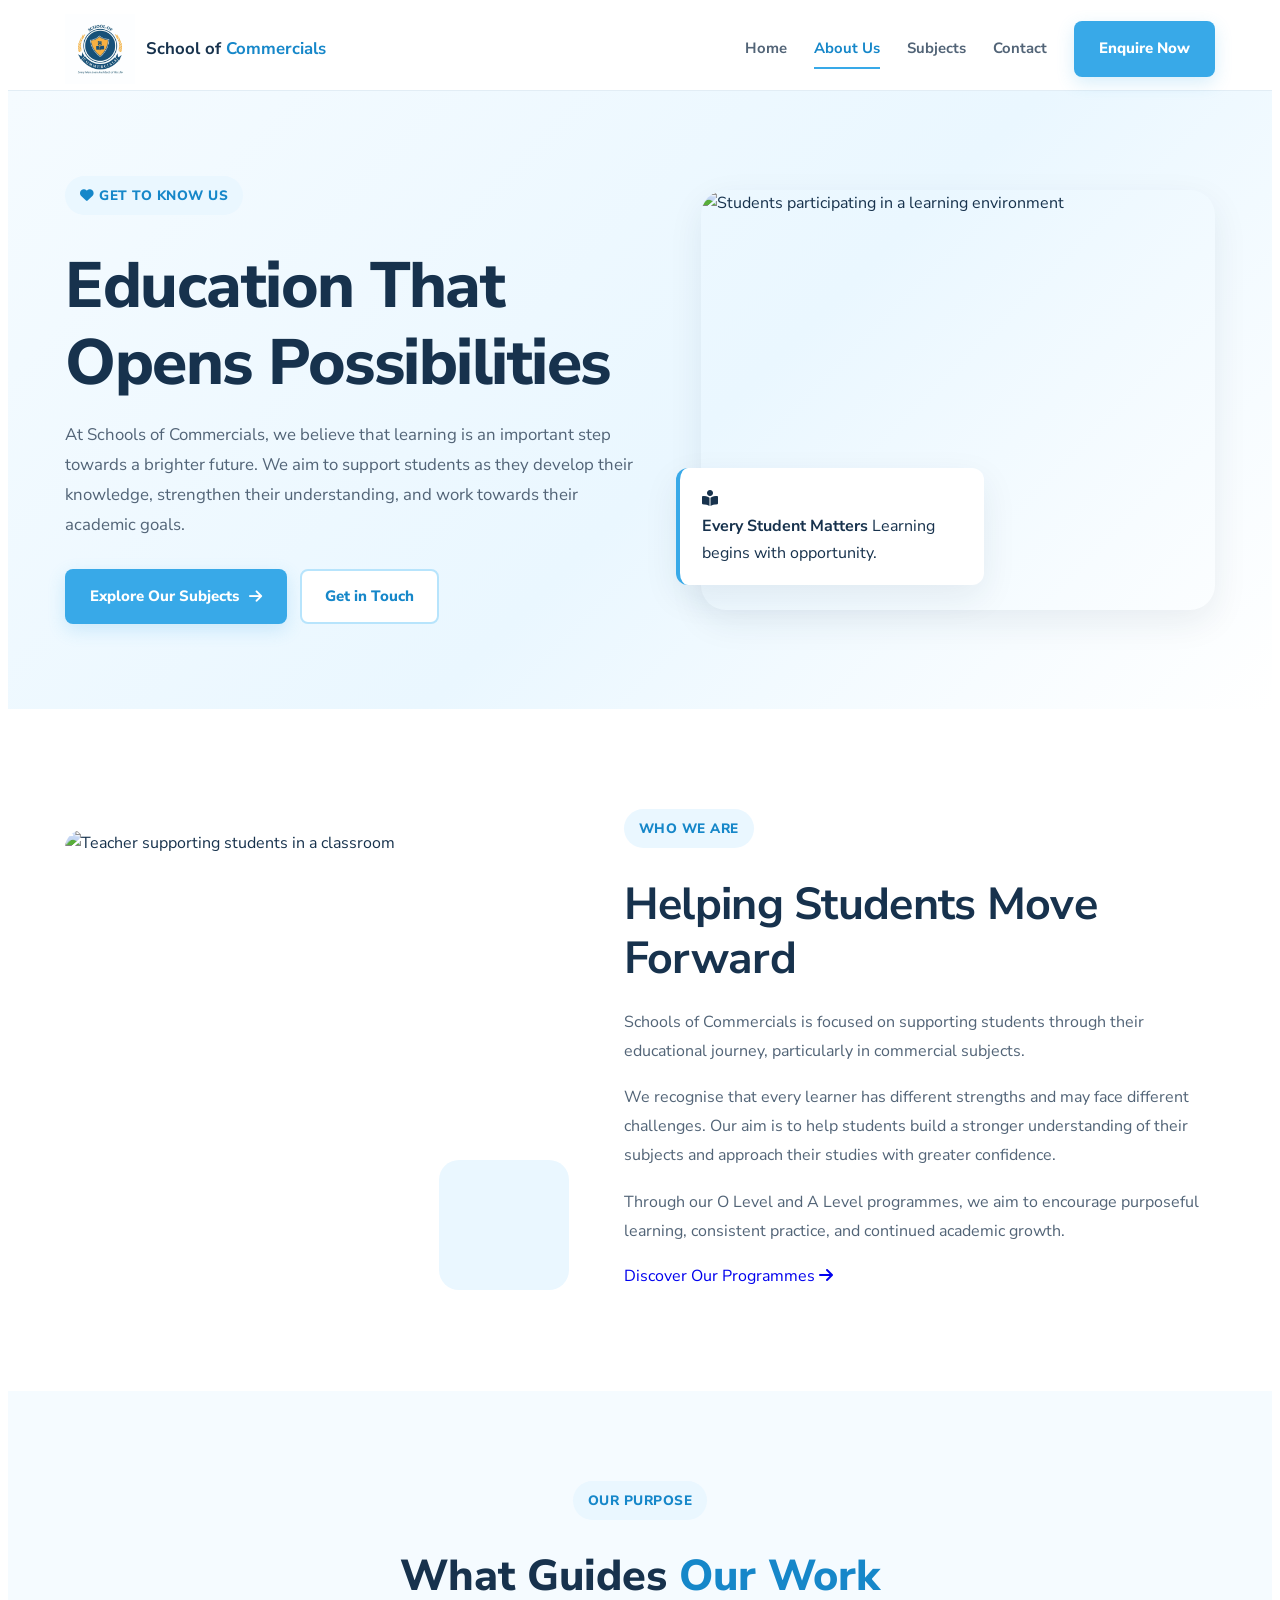
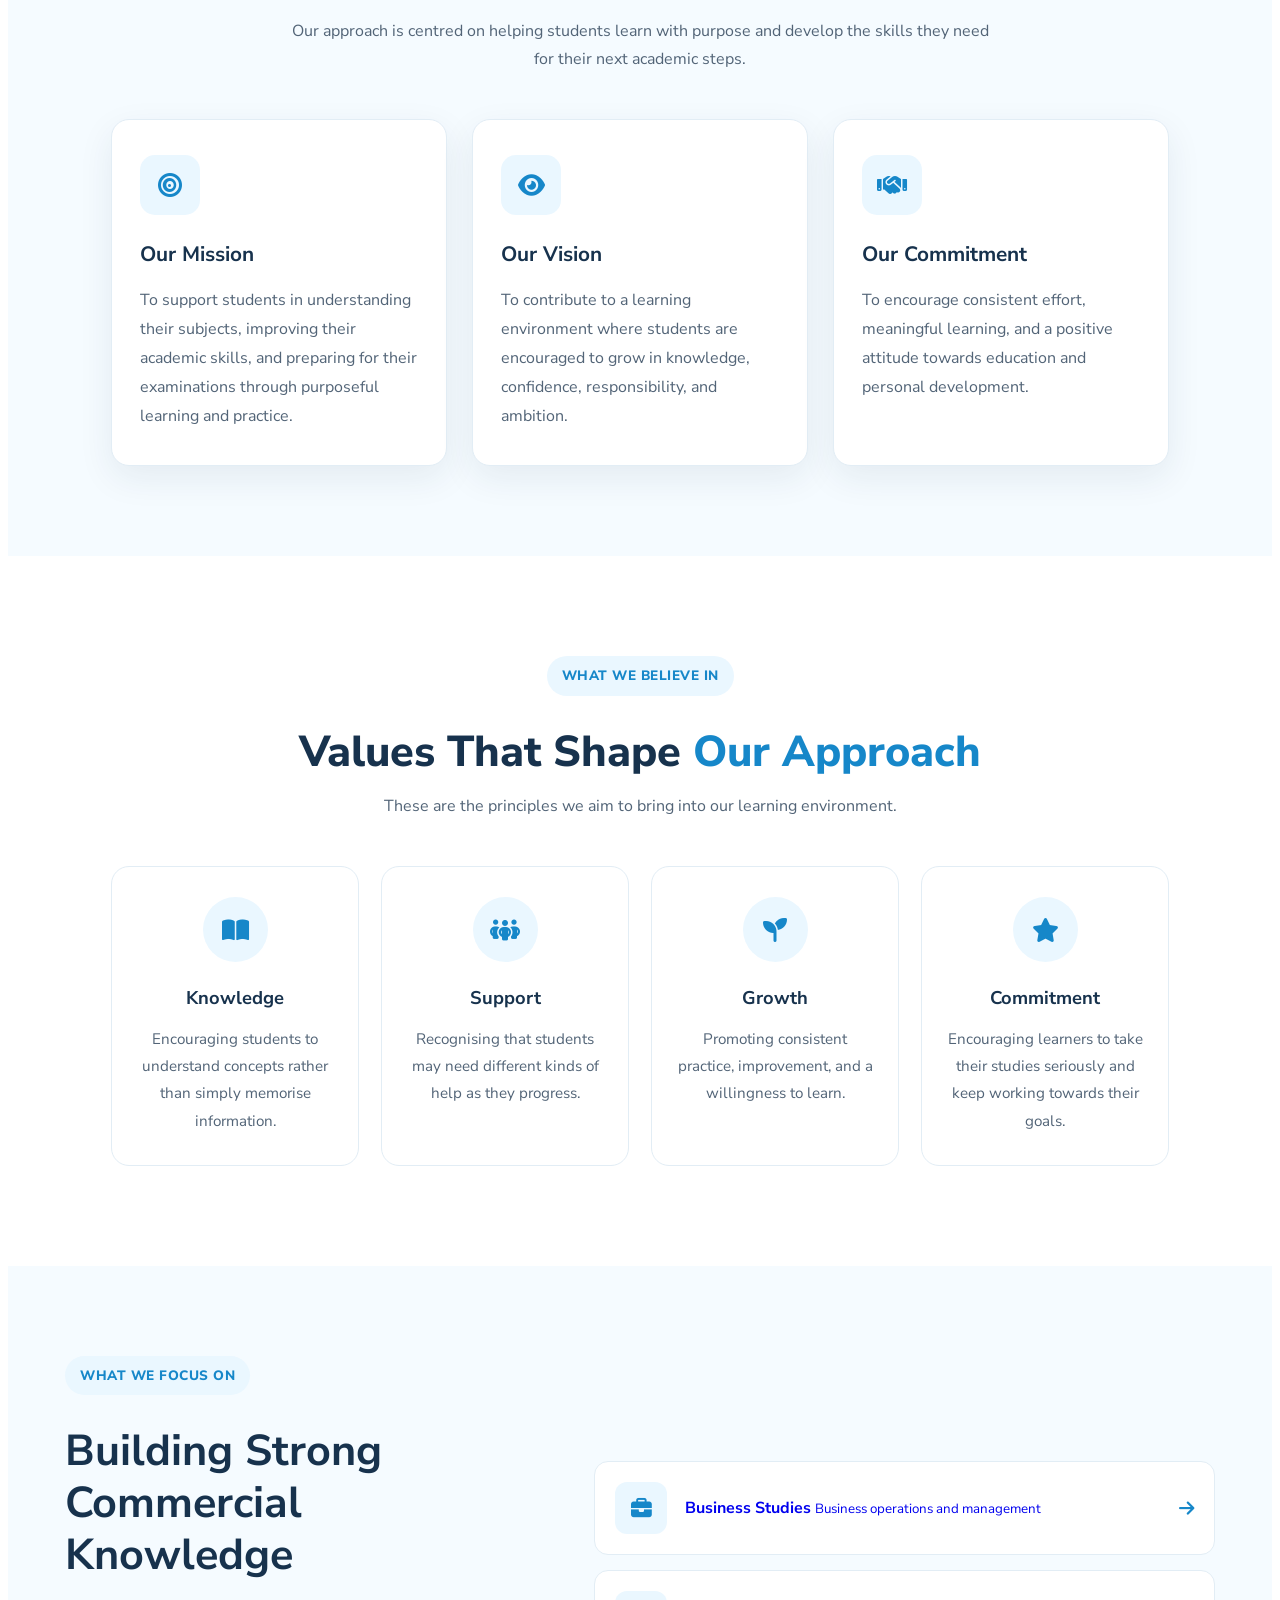
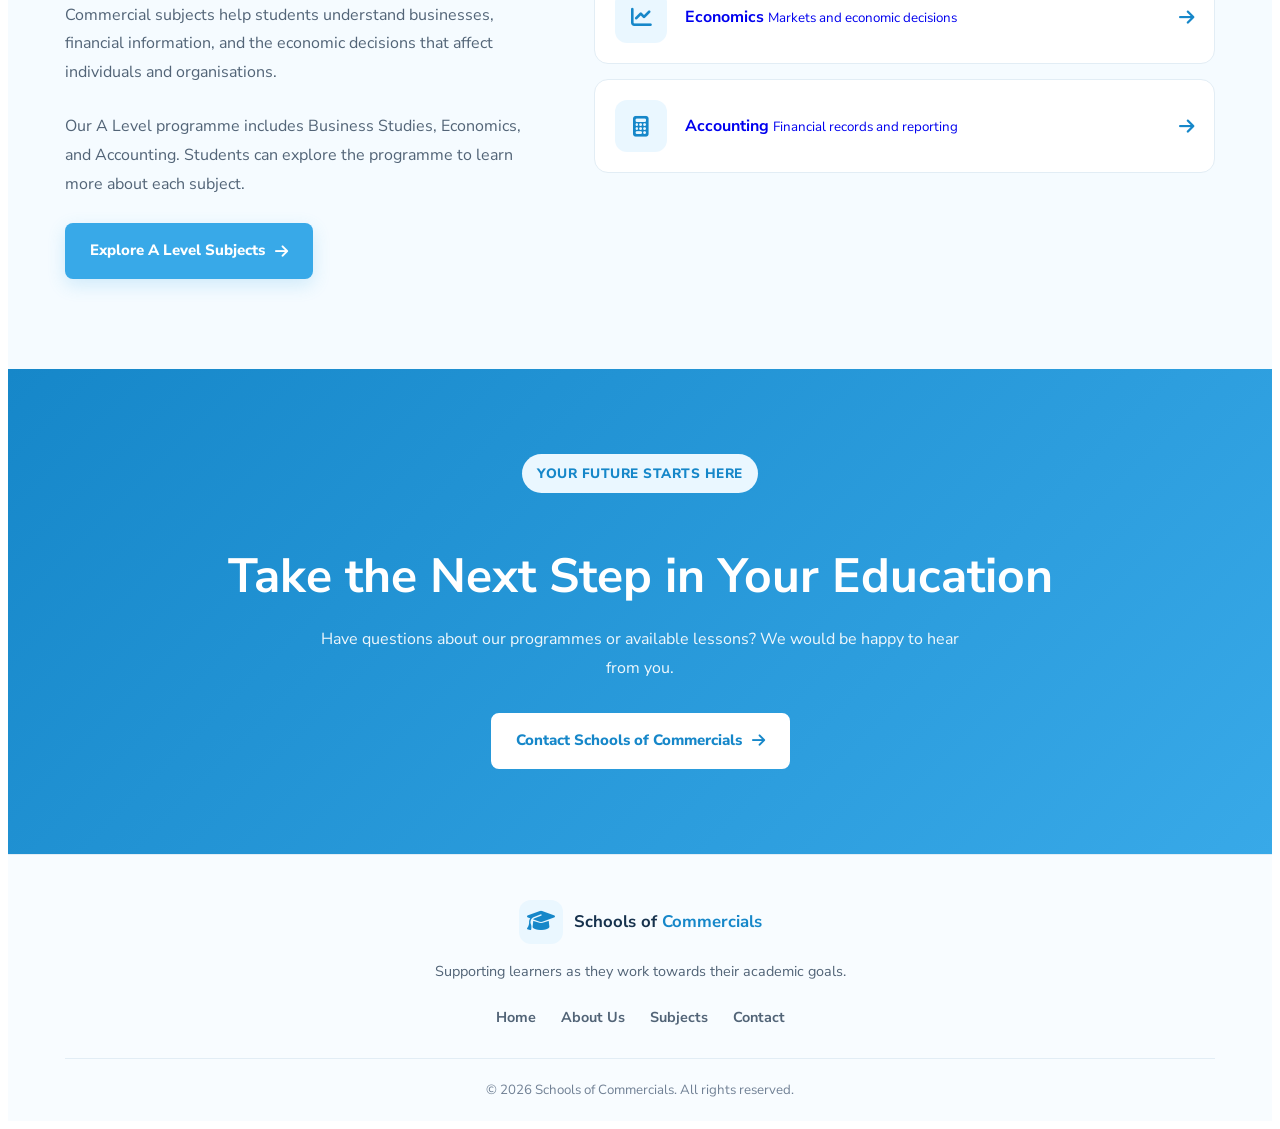
==== commit 1509d798: "Group shared code into shared folders" ====
--- a/about.html
+++ b/about.html
@@ -10,6 +10,8 @@
     <meta name="description"
         content="Learn more about Schools of Commercials, our approach to learning, and our O Level and A Level commercial subjects.">
 
+    <link rel="stylesheet" href="./css/shared/header.css">
+    <link rel="stylesheet" href="./css/shared/footer.css">
     <link rel="stylesheet" href="./css/subjects.css">
     <link rel="stylesheet" href="./css/about.css">
 
@@ -30,14 +32,12 @@
         <div class="container nav-container">
 
             <a href="../index.html" class="logo">
-                <span class="logo-icon">
-                    <i class="fa-solid fa-graduation-cap"></i>
-                </span>
-
-                <span>
-                    Schools of <strong>Commercials</strong>
-                </span>
+                <img src="images/hero-images/logo.jpg" alt="School of Commercials Logo">
+
+                <span>School of <strong>Commercials</strong></span>
             </a>
+
+
 
             <nav class="navbar" id="navbar">
                 <a href="../index.html">Home</a>
--- a/css/shared/header.css
+++ b/css/shared/header.css
@@ -0,0 +1,344 @@
+:root {
+    --subjects-primary: #38a9e8;
+    --subjects-primary-dark: #1687c9;
+    --subjects-light: #eaf7ff;
+    --subjects-background: #f5fbff;
+    --subjects-dark: #17324d;
+    --subjects-text: #526477;
+    --subjects-white: #ffffff;
+    --subjects-border: #e2edf5;
+    --subjects-shadow: 0 12px 35px rgba(25, 90, 135, 0.09);
+    --subjects-radius: 18px;
+}
+
+
+
+.site-header {
+    position: sticky;
+    top: 0;
+    z-index: 1000;
+    background: rgba(255, 255, 255, 0.97);
+    border-bottom: 1px solid var(--subjects-border);
+    backdrop-filter: blur(12px);
+}
+
+.nav-container {
+    min-height: 82px;
+    display: flex;
+    align-items: center;
+    justify-content: space-between;
+    gap: 25px;
+}
+
+.logo {
+    display: inline-flex;
+    align-items: center;
+    gap: 11px;
+    color: var(--subjects-dark);
+    font-size: 1.05rem;
+    font-weight: 700;
+    line-height: 1.3;
+}
+
+.logo strong {
+    color: var(--subjects-primary-dark);
+}
+
+.logo-icon {
+    width: 44px;
+    height: 44px;
+    display: grid;
+    place-items: center;
+    flex-shrink: 0;
+    border-radius: 12px;
+    background: var(--subjects-light);
+    color: var(--subjects-primary-dark);
+    font-size: 1.4rem;
+}
+
+.navbar {
+    display: flex;
+    align-items: center;
+    gap: 27px;
+}
+
+.navbar > a:not(.btn) {
+    position: relative;
+    color: var(--subjects-text);
+    font-size: 0.93rem;
+    font-weight: 700;
+    transition: color 0.3s ease;
+}
+
+.navbar > a:not(.btn)::after {
+    content: "";
+    position: absolute;
+    bottom: -7px;
+    left: 0;
+    width: 0;
+    height: 2px;
+    background: var(--subjects-primary);
+    transition: width 0.3s ease;
+}
+
+.navbar > a:not(.btn):hover,
+.navbar > a.active {
+    color: var(--subjects-primary-dark);
+}
+
+.navbar > a:not(.btn):hover::after,
+.navbar > a.active::after {
+    width: 100%;
+}
+
+.nav-btn {
+    padding: 11px 18px;
+}
+
+.menu-toggle {
+    display: none;
+    width: 44px;
+    height: 44px;
+    place-items: center;
+    border: 1px solid var(--subjects-border);
+    border-radius: 9px;
+    background: var(--subjects-white);
+    color: var(--subjects-dark);
+    font-size: 1.2rem;
+    cursor: pointer;
+}
+
+/*logo*/
+
+
+.logo {
+    display: flex;
+    align-items: center;
+    text-decoration: none;
+}
+
+.logo img {
+    width: 70px;
+    height: 70px;
+    object-fit: contain;
+    display: block;
+}
+
+
+
+@media (max-width: 830px) {
+    .nav-container {
+        min-height: 72px;
+    }
+
+    .menu-toggle {
+        display: grid;
+        flex-shrink: 0;
+    }
+
+    .navbar {
+        position: absolute;
+        top: calc(100% + 1px);
+        left: 0;
+        right: 0;
+        display: none;
+        align-items: stretch;
+        gap: 0;
+        padding: 12px 4% 22px;
+        border-bottom: 1px solid var(--subjects-border);
+        background: var(--subjects-white);
+        box-shadow: 0 15px 25px rgba(25, 90, 135, 0.08);
+    }
+
+    .navbar.active {
+        display: flex;
+        flex-direction: column;
+    }
+
+    .navbar > a:not(.btn) {
+        padding: 13px 5px;
+        border-bottom: 1px solid #eef4f8;
+    }
+
+    .navbar > a:not(.btn)::after {
+        display: none;
+    }
+
+    .navbar .nav-btn {
+        margin-top: 15px;
+    }
+
+    .subjects-main-hero {
+        padding: 65px 0 75px;
+    }
+
+    .main-hero-content {
+        grid-template-columns: 1fr;
+        gap: 45px;
+    }
+
+    .main-hero-text h1 {
+        font-size: clamp(2.3rem, 8vw, 3.4rem);
+        letter-spacing: -0.7px;
+    }
+
+    .main-hero-text > p {
+        font-size: 1rem;
+    }
+
+    .main-hero-image {
+        width: 92%;
+        margin: 0 auto;
+        padding-left: 10px;
+    }
+
+    .main-hero-image > img {
+        height: 350px;
+    }
+
+    .hero-note {
+        left: -10px;
+    }
+
+    .subjects-intro {
+        padding: 60px 0;
+    }
+
+    .programmes-section,
+    .subjects-benefits {
+        padding: 70px 0;
+    }
+
+    .programme-grid {
+        gap: 24px;
+    }
+
+    .programme-image {
+        height: 220px;
+    }
+
+    .benefits-container {
+        grid-template-columns: 1fr;
+        gap: 35px;
+    }
+
+    .benefits-heading {
+        max-width: 600px;
+    }
+
+    .cta-content {
+        align-items: flex-start;
+        flex-direction: column;
+        gap: 25px;
+    }
+}
+
+
+/* =========================================
+   SMALL MOBILE SCREENS
+========================================= */
+
+@media (max-width: 520px) {
+    .logo {
+        gap: 8px;
+        font-size: 0.9rem;
+    }
+
+    .logo-icon {
+        width: 39px;
+        height: 39px;
+        font-size: 1.2rem;
+    }
+
+    .hero-buttons {
+        align-items: stretch;
+        flex-direction: column;
+    }
+
+    .hero-buttons .btn {
+        width: 100%;
+    }
+
+    .main-hero-image > img {
+        height: 290px;
+    }
+
+    .hero-note {
+        gap: 10px;
+        padding: 12px;
+    }
+
+    .hero-note > i {
+        width: 40px;
+        height: 40px;
+        font-size: 1.1rem;
+    }
+
+    .hero-note strong {
+        font-size: 0.87rem;
+    }
+
+    .hero-note span {
+        font-size: 0.72rem;
+    }
+
+    .intro-content h2,
+    .section-heading h2 {
+        font-size: 2rem;
+    }
+
+    .programme-grid {
+        grid-template-columns: 1fr;
+    }
+
+    .programme-image {
+        height: 230px;
+    }
+
+    .programme-content {
+        padding: 25px 20px;
+    }
+
+    .programme-content h3 {
+        font-size: 1.4rem;
+    }
+
+    .benefits-grid {
+        grid-template-columns: 1fr;
+    }
+
+    .benefit-item {
+        padding: 22px;
+    }
+
+    .cta-content h2 {
+        font-size: 1.9rem;
+    }
+
+    .cta-content > .btn {
+        width: 100%;
+    }
+
+    .footer-links {
+        gap: 15px 22px;
+    }
+}
+
+
+/* =========================================
+   ACCESSIBILITY
+========================================= */
+
+@media (prefers-reduced-motion: reduce) {
+    html {
+        scroll-behavior: auto;
+    }
+
+    *,
+    *::before,
+    *::after {
+        animation-duration: 0.01ms !important;
+        animation-iteration-count: 1 !important;
+        transition-duration: 0.01ms !important;
+    }
+}
--- a/css/shared/footer.css
+++ b/css/shared/footer.css
@@ -0,0 +1,119 @@
+
+.site-footer {
+    padding: 45px 0 20px;
+    border-top: 1px solid var(--subjects-border);
+    background: #f8fcff;
+}
+
+.footer-container {
+    display: flex;
+    flex-direction: column;
+    align-items: center;
+    text-align: center;
+}
+
+.footer-logo {
+    margin-bottom: 15px;
+}
+
+.footer-container > p {
+    max-width: 450px;
+    margin: 0 auto 22px;
+    color: var(--subjects-text);
+    font-size: 0.9rem;
+}
+
+.footer-links {
+    display: flex;
+    flex-wrap: wrap;
+    justify-content: center;
+    gap: 25px;
+    margin-bottom: 28px;
+}
+
+.footer-links a {
+    color: var(--subjects-text);
+    font-size: 0.9rem;
+    font-weight: 700;
+    transition: color 0.3s ease;
+}
+
+.footer-links a:hover {
+    color: var(--subjects-primary-dark);
+}
+
+.footer-bottom {
+    width: 100%;
+    padding-top: 20px;
+    border-top: 1px solid var(--subjects-border);
+}
+
+.footer-bottom p {
+    margin: 0;
+    color: #718195;
+    font-size: 0.83rem;
+}
+
+
+
+
+
+/* GALLERY CTA */
+.gallery-cta {
+    padding: 80px 0;
+    background: #f4f7fb;
+    text-align: center;
+}
+
+.gallery-cta-content {
+    max-width: 850px;
+    margin: 0 auto;
+}
+
+.gallery-subtitle {
+    display: inline-block;
+    color: #d99a24;
+    font-size: 13px;
+    font-weight: 700;
+    letter-spacing: 2px;
+    margin-bottom: 15px;
+}
+
+.gallery-cta h2 {
+    color: #174b70;
+    font-size: clamp(28px, 4vw, 42px);
+    line-height: 1.3;
+    margin-bottom: 20px;
+}
+
+.gallery-cta h2 span {
+    display: block;
+    color: #d99a24;
+}
+
+.gallery-cta p {
+    max-width: 650px;
+    margin: 0 auto 30px;
+    color: #5c6875;
+    font-size: 16px;
+    line-height: 1.8;
+}
+
+.btn-gallery {
+    display: inline-flex;
+    align-items: center;
+    gap: 10px;
+    padding: 15px 25px;
+    background: #174b70;
+    color: #fff;
+    border-radius: 5px;
+    text-decoration: none;
+    font-weight: 600;
+    transition: background 0.3s ease, transform 0.3s ease;
+}
+
+.btn-gallery:hover {
+    background: #d99a24;
+    color: #fff;
+    transform: translateY(-3px);
+}
--- a/css/subjects.css
+++ b/css/subjects.css
@@ -126,101 +126,6 @@
 /* =========================================
    HEADER AND NAVIGATION
 ========================================= */
-
-.site-header {
-    position: sticky;
-    top: 0;
-    z-index: 1000;
-    background: rgba(255, 255, 255, 0.97);
-    border-bottom: 1px solid var(--subjects-border);
-    backdrop-filter: blur(12px);
-}
-
-.nav-container {
-    min-height: 82px;
-    display: flex;
-    align-items: center;
-    justify-content: space-between;
-    gap: 25px;
-}
-
-.logo {
-    display: inline-flex;
-    align-items: center;
-    gap: 11px;
-    color: var(--subjects-dark);
-    font-size: 1.05rem;
-    font-weight: 700;
-    line-height: 1.3;
-}
-
-.logo strong {
-    color: var(--subjects-primary-dark);
-}
-
-.logo-icon {
-    width: 44px;
-    height: 44px;
-    display: grid;
-    place-items: center;
-    flex-shrink: 0;
-    border-radius: 12px;
-    background: var(--subjects-light);
-    color: var(--subjects-primary-dark);
-    font-size: 1.4rem;
-}
-
-.navbar {
-    display: flex;
-    align-items: center;
-    gap: 27px;
-}
-
-.navbar > a:not(.btn) {
-    position: relative;
-    color: var(--subjects-text);
-    font-size: 0.93rem;
-    font-weight: 700;
-    transition: color 0.3s ease;
-}
-
-.navbar > a:not(.btn)::after {
-    content: "";
-    position: absolute;
-    bottom: -7px;
-    left: 0;
-    width: 0;
-    height: 2px;
-    background: var(--subjects-primary);
-    transition: width 0.3s ease;
-}
-
-.navbar > a:not(.btn):hover,
-.navbar > a.active {
-    color: var(--subjects-primary-dark);
-}
-
-.navbar > a:not(.btn):hover::after,
-.navbar > a.active::after {
-    width: 100%;
-}
-
-.nav-btn {
-    padding: 11px 18px;
-}
-
-.menu-toggle {
-    display: none;
-    width: 44px;
-    height: 44px;
-    place-items: center;
-    border: 1px solid var(--subjects-border);
-    border-radius: 9px;
-    background: var(--subjects-white);
-    color: var(--subjects-dark);
-    font-size: 1.2rem;
-    cursor: pointer;
-}
 
 
 /* =========================================
@@ -755,64 +660,7 @@
 }
 
 
-/* =========================================
-   FOOTER
-========================================= */
-
-.site-footer {
-    padding: 45px 0 20px;
-    border-top: 1px solid var(--subjects-border);
-    background: #f8fcff;
-}
-
-.footer-container {
-    display: flex;
-    flex-direction: column;
-    align-items: center;
-    text-align: center;
-}
-
-.footer-logo {
-    margin-bottom: 15px;
-}
-
-.footer-container > p {
-    max-width: 450px;
-    margin: 0 auto 22px;
-    color: var(--subjects-text);
-    font-size: 0.9rem;
-}
-
-.footer-links {
-    display: flex;
-    flex-wrap: wrap;
-    justify-content: center;
-    gap: 25px;
-    margin-bottom: 28px;
-}
-
-.footer-links a {
-    color: var(--subjects-text);
-    font-size: 0.9rem;
-    font-weight: 700;
-    transition: color 0.3s ease;
-}
-
-.footer-links a:hover {
-    color: var(--subjects-primary-dark);
-}
-
-.footer-bottom {
-    width: 100%;
-    padding-top: 20px;
-    border-top: 1px solid var(--subjects-border);
-}
-
-.footer-bottom p {
-    margin: 0;
-    color: #718195;
-    font-size: 0.83rem;
-}
+
 
 
 /* =========================================
@@ -857,220 +705,3 @@
 /* =========================================
    MOBILE NAVIGATION AND LAYOUT
 ========================================= */
-
-@media (max-width: 760px) {
-    .nav-container {
-        min-height: 72px;
-    }
-
-    .menu-toggle {
-        display: grid;
-        flex-shrink: 0;
-    }
-
-    .navbar {
-        position: absolute;
-        top: calc(100% + 1px);
-        left: 0;
-        right: 0;
-        display: none;
-        align-items: stretch;
-        gap: 0;
-        padding: 12px 4% 22px;
-        border-bottom: 1px solid var(--subjects-border);
-        background: var(--subjects-white);
-        box-shadow: 0 15px 25px rgba(25, 90, 135, 0.08);
-    }
-
-    .navbar.active {
-        display: flex;
-        flex-direction: column;
-    }
-
-    .navbar > a:not(.btn) {
-        padding: 13px 5px;
-        border-bottom: 1px solid #eef4f8;
-    }
-
-    .navbar > a:not(.btn)::after {
-        display: none;
-    }
-
-    .navbar .nav-btn {
-        margin-top: 15px;
-    }
-
-    .subjects-main-hero {
-        padding: 65px 0 75px;
-    }
-
-    .main-hero-content {
-        grid-template-columns: 1fr;
-        gap: 45px;
-    }
-
-    .main-hero-text h1 {
-        font-size: clamp(2.3rem, 8vw, 3.4rem);
-        letter-spacing: -0.7px;
-    }
-
-    .main-hero-text > p {
-        font-size: 1rem;
-    }
-
-    .main-hero-image {
-        width: 92%;
-        margin: 0 auto;
-        padding-left: 10px;
-    }
-
-    .main-hero-image > img {
-        height: 350px;
-    }
-
-    .hero-note {
-        left: -10px;
-    }
-
-    .subjects-intro {
-        padding: 60px 0;
-    }
-
-    .programmes-section,
-    .subjects-benefits {
-        padding: 70px 0;
-    }
-
-    .programme-grid {
-        gap: 24px;
-    }
-
-    .programme-image {
-        height: 220px;
-    }
-
-    .benefits-container {
-        grid-template-columns: 1fr;
-        gap: 35px;
-    }
-
-    .benefits-heading {
-        max-width: 600px;
-    }
-
-    .cta-content {
-        align-items: flex-start;
-        flex-direction: column;
-        gap: 25px;
-    }
-}
-
-
-/* =========================================
-   SMALL MOBILE SCREENS
-========================================= */
-
-@media (max-width: 520px) {
-    .logo {
-        gap: 8px;
-        font-size: 0.9rem;
-    }
-
-    .logo-icon {
-        width: 39px;
-        height: 39px;
-        font-size: 1.2rem;
-    }
-
-    .hero-buttons {
-        align-items: stretch;
-        flex-direction: column;
-    }
-
-    .hero-buttons .btn {
-        width: 100%;
-    }
-
-    .main-hero-image > img {
-        height: 290px;
-    }
-
-    .hero-note {
-        gap: 10px;
-        padding: 12px;
-    }
-
-    .hero-note > i {
-        width: 40px;
-        height: 40px;
-        font-size: 1.1rem;
-    }
-
-    .hero-note strong {
-        font-size: 0.87rem;
-    }
-
-    .hero-note span {
-        font-size: 0.72rem;
-    }
-
-    .intro-content h2,
-    .section-heading h2 {
-        font-size: 2rem;
-    }
-
-    .programme-grid {
-        grid-template-columns: 1fr;
-    }
-
-    .programme-image {
-        height: 230px;
-    }
-
-    .programme-content {
-        padding: 25px 20px;
-    }
-
-    .programme-content h3 {
-        font-size: 1.4rem;
-    }
-
-    .benefits-grid {
-        grid-template-columns: 1fr;
-    }
-
-    .benefit-item {
-        padding: 22px;
-    }
-
-    .cta-content h2 {
-        font-size: 1.9rem;
-    }
-
-    .cta-content > .btn {
-        width: 100%;
-    }
-
-    .footer-links {
-        gap: 15px 22px;
-    }
-}
-
-
-/* =========================================
-   ACCESSIBILITY
-========================================= */
-
-@media (prefers-reduced-motion: reduce) {
-    html {
-        scroll-behavior: auto;
-    }
-
-    *,
-    *::before,
-    *::after {
-        animation-duration: 0.01ms !important;
-        animation-iteration-count: 1 !important;
-        transition-duration: 0.01ms !important;
-    }
-}
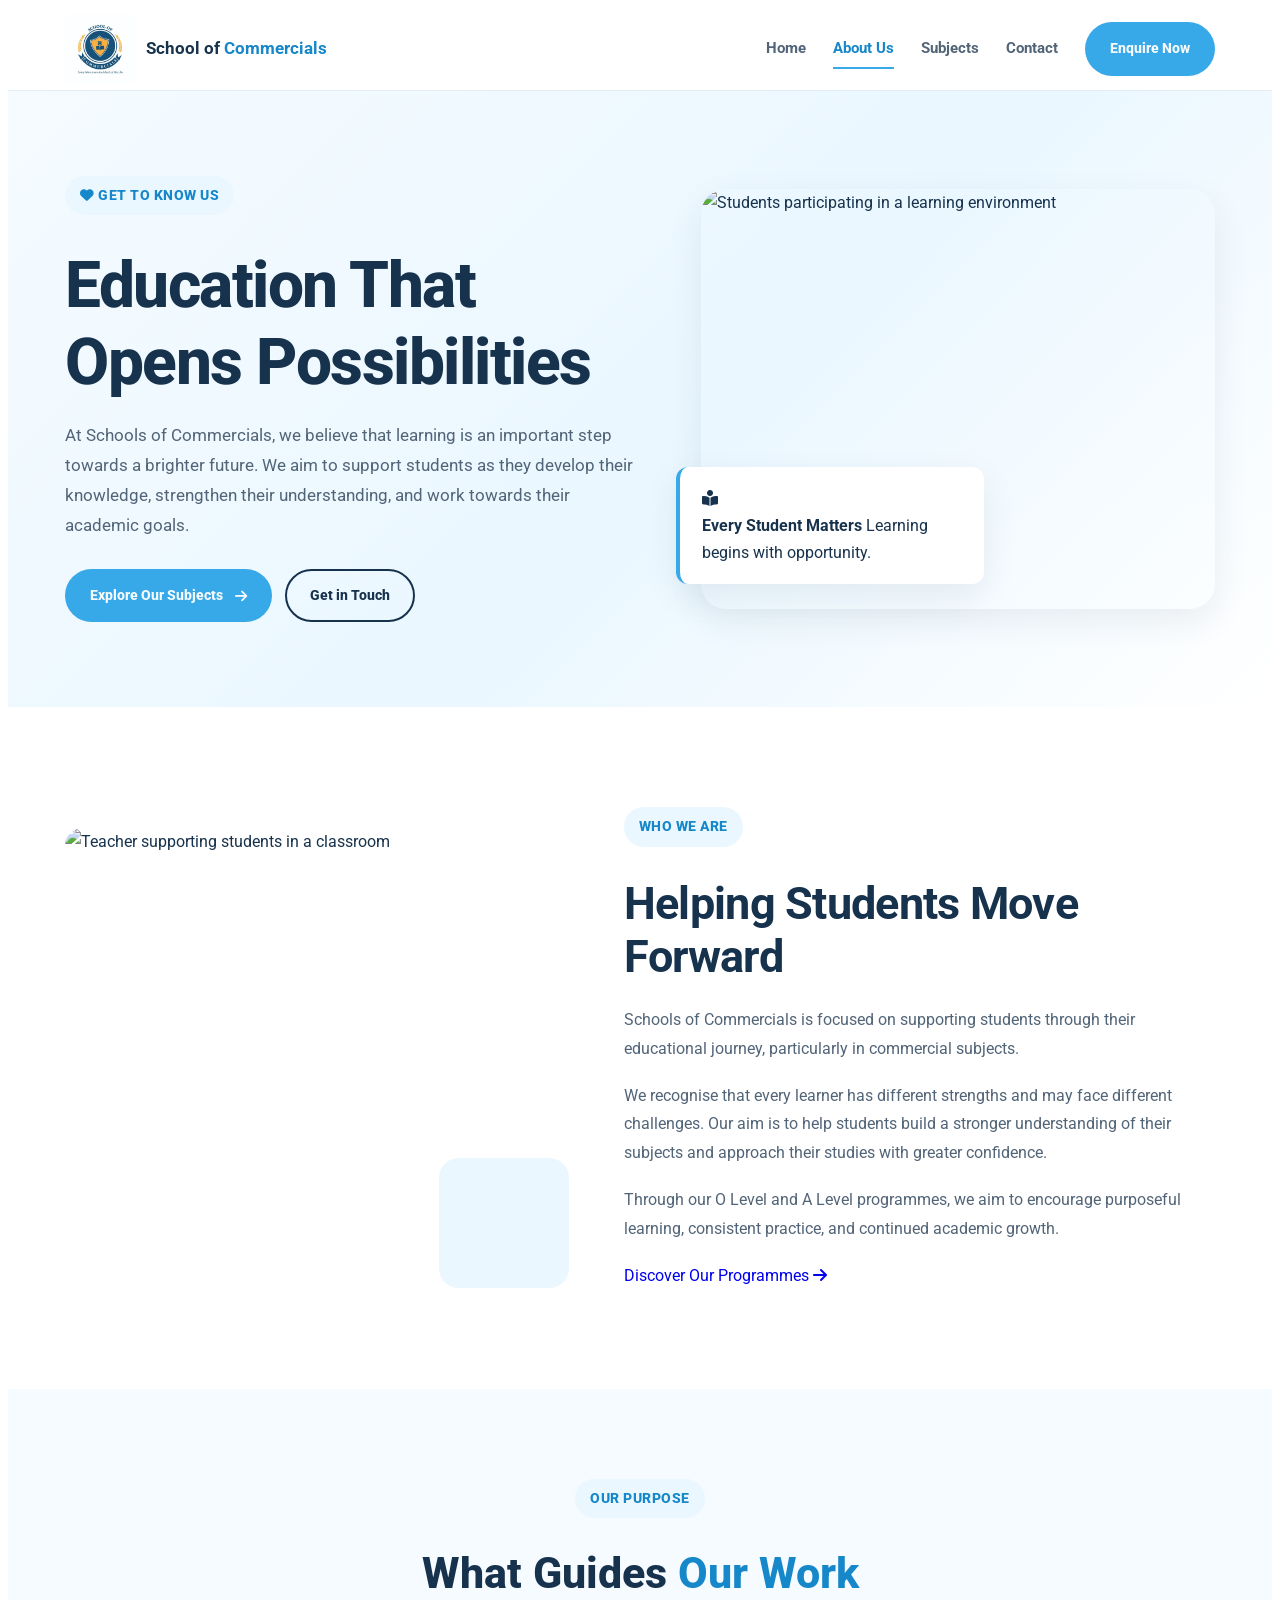
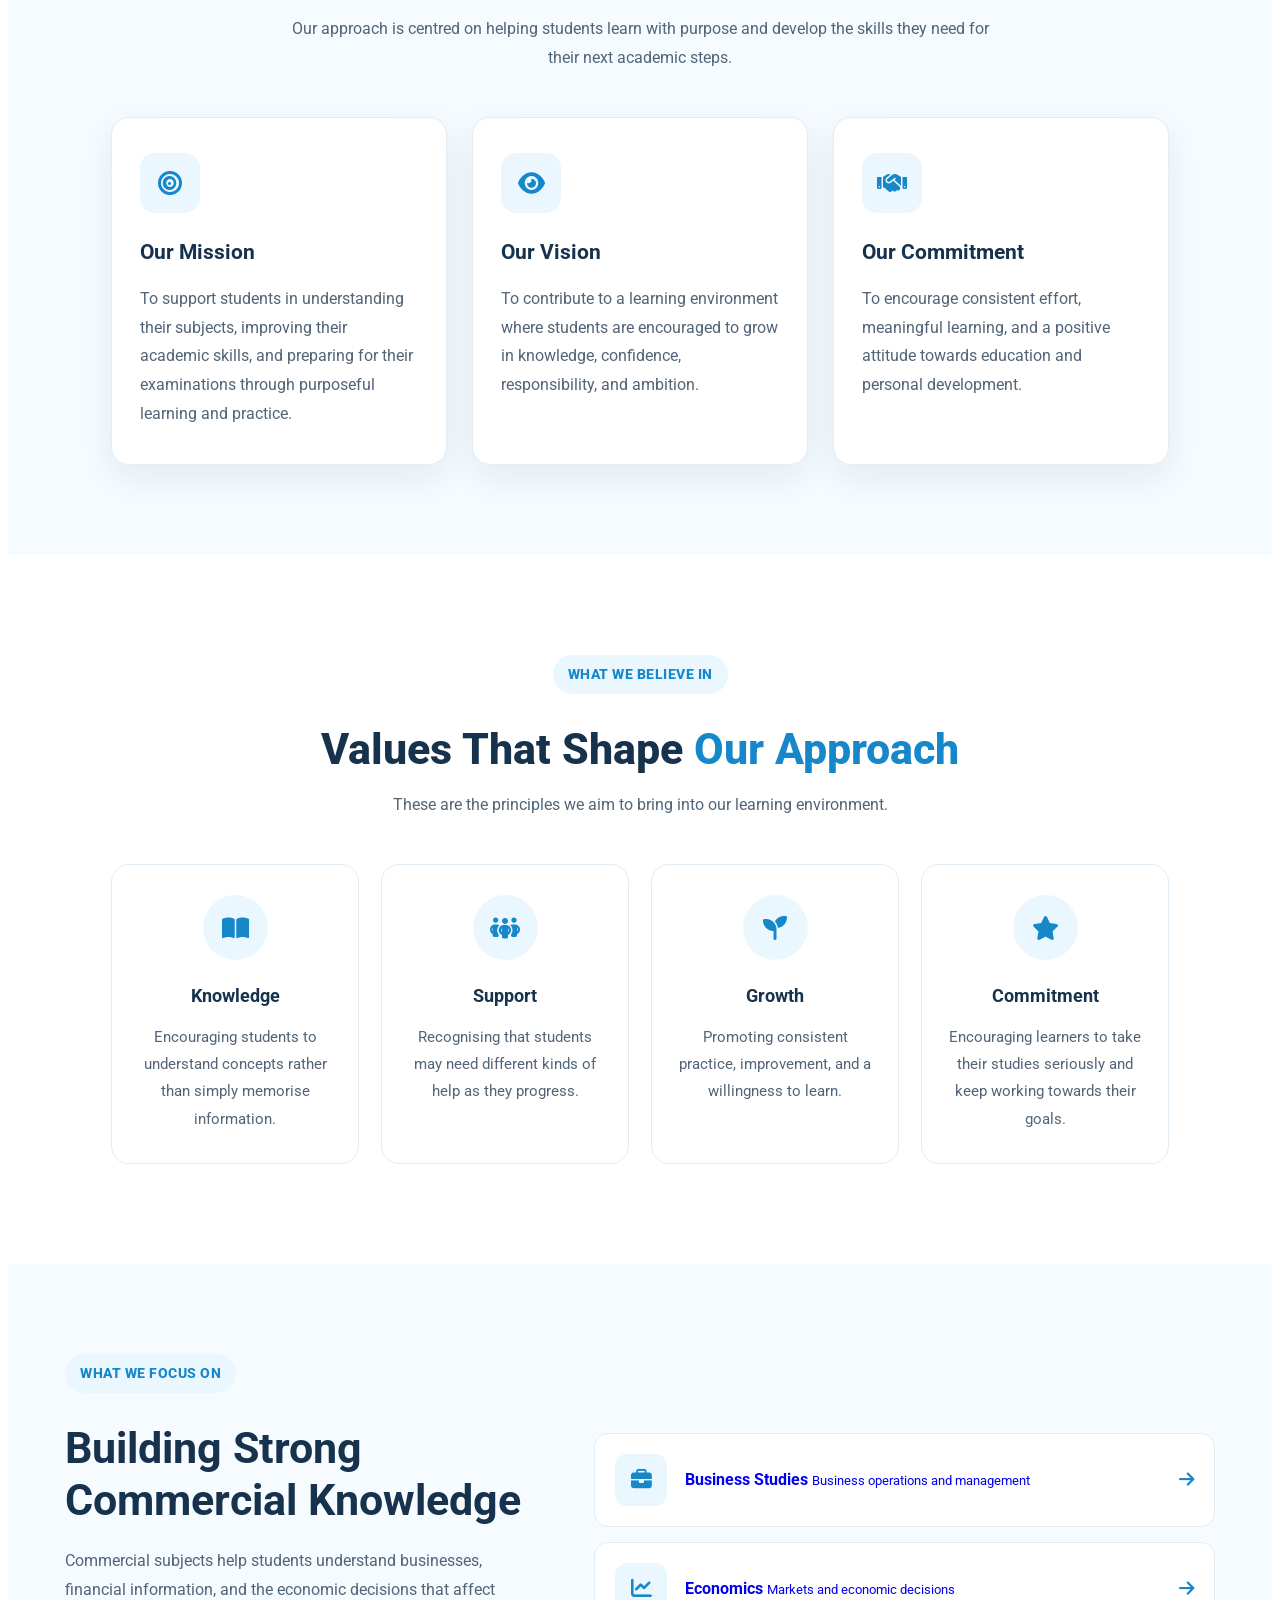
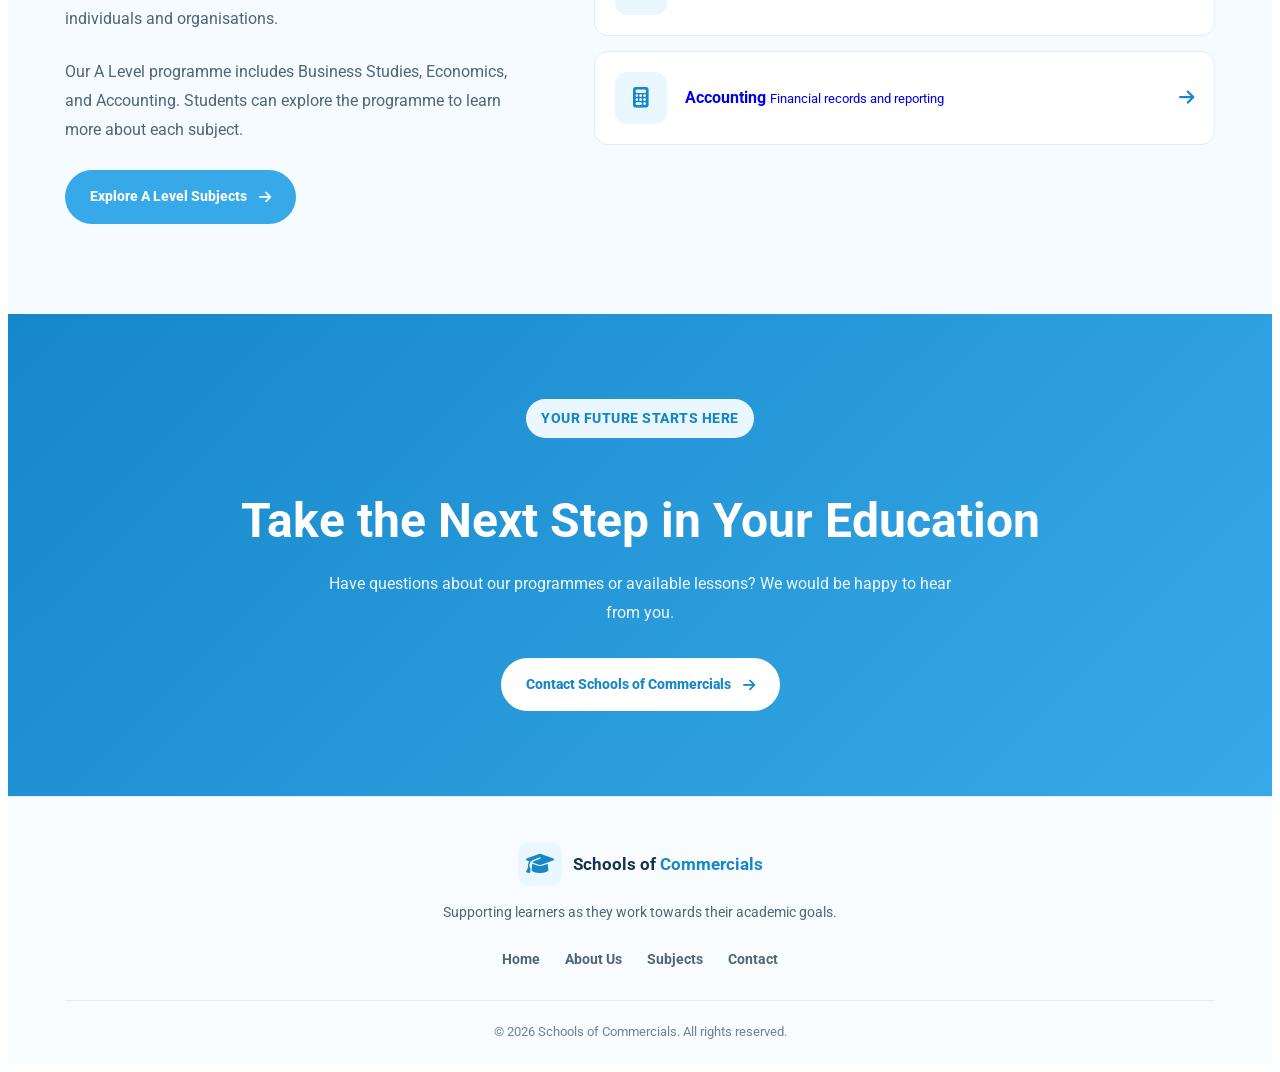
==== commit c9cbd908: "create the gallery and o-level subjects page" ====
--- a/about.html
+++ b/about.html
@@ -12,13 +12,16 @@
 
     <link rel="stylesheet" href="./css/shared/header.css">
     <link rel="stylesheet" href="./css/shared/footer.css">
+    <link rel="stylesheet" href="css/shared/general.css">
     <link rel="stylesheet" href="./css/subjects.css">
     <link rel="stylesheet" href="./css/about.css">
 
     <!-- Google Fonts -->
     <link rel="preconnect" href="https://fonts.googleapis.com">
     <link rel="preconnect" href="https://fonts.gstatic.com" crossorigin>
-    <link href="https://fonts.googleapis.com/css2?family=Nunito+Sans:wght@400;500;600;700;800&display=swap"
+    <link rel="preconnect" href="https://fonts.googleapis.com">
+    <link rel="preconnect" href="https://fonts.gstatic.com" crossorigin>
+    <link href="https://fonts.googleapis.com/css2?family=Roboto:ital,wght@0,100..900;1,100..900&display=swap"
         rel="stylesheet">
 
     <!-- Font Awesome -->
--- a/css/shared/header.css
+++ b/css/shared/header.css
@@ -12,6 +12,16 @@
 }
 
 
+a {
+    text-decoration: none;
+}
+
+button,
+a {
+    -webkit-tap-highlight-color: transparent;
+}
+
+
 
 .site-header {
     position: sticky;
@@ -106,6 +116,57 @@
     color: var(--subjects-dark);
     font-size: 1.2rem;
     cursor: pointer;
+}
+
+
+
+.btn {
+    display: inline-flex;
+    align-items: center;
+    justify-content: center;
+    gap: 12px;
+    padding: 13px 23px;
+    border-radius: 50px;
+    font-size: 14px;
+    font-weight: 800;
+    transition: 0.3s ease;
+    cursor: pointer;
+    border: 2px solid transparent;
+}
+
+.btn-primary {
+    background:var(--subjects-primary) ;
+    color: var(--white);
+    color: var(--subjects-background);
+   
+}
+
+.btn-primary:hover {
+    background: var(--primary-dark);
+    transform: translateY(-3px);
+    color:red ;  
+  box-shadow: 0 8px 20px rgba(25, 169, 238, 0.2);
+}
+
+.btn-outline {
+    border-color: var(--primary);
+    color: var(--primary-dark);
+    background: transparent;
+}
+
+.btn-outline:hover {
+    background: var(--primary-light);
+    transform: translateY(-3px);
+}
+
+.btn-white {
+    background: var(--white);
+    color: var(--primary-dark);
+}
+
+.btn-white:hover {
+    background: var(--primary-light);
+    transform: translateY(-3px);
 }
 
 /*logo*/
--- a/css/shared/general.css
+++ b/css/shared/general.css
@@ -0,0 +1,44 @@
+html {
+    scroll-behavior: smooth;
+    scroll-padding-top: 100px;
+}
+
+body {
+    font-family:roboto;
+    color: var(--subjects-dark);
+    background: var(--subjects-white);
+    line-height: 1.7;
+}
+
+.container {
+    width: min(1150px, 92%);
+    margin-inline: auto;
+}
+
+img {
+    display: block;
+    width: 100%;
+    object-fit: cover;
+}
+
+a {
+    text-decoration: none;
+}
+
+button,
+a {
+    -webkit-tap-highlight-color: transparent;
+}
+
+.section-label {
+    display: inline-flex;
+    align-items: center;
+    gap: 8px;
+    margin-bottom: 15px;
+    color: var(--subjects-primary-dark);
+    font-size: 0.82rem;
+    font-weight: 800;
+    letter-spacing: 1px;
+    text-transform: uppercase;
+}
+
--- a/css/subjects.css
+++ b/css/subjects.css
@@ -18,109 +18,12 @@
    GENERAL STYLES
 ========================================= */
 
-html {
-    scroll-behavior: smooth;
-    scroll-padding-top: 100px;
-}
-
-body {
-    font-family: "Nunito Sans", sans-serif;
-    color: var(--subjects-dark);
-    background: var(--subjects-white);
-    line-height: 1.7;
-}
-
-.container {
-    width: min(1150px, 92%);
-    margin-inline: auto;
-}
-
-img {
-    display: block;
-    width: 100%;
-    object-fit: cover;
-}
-
-a {
-    text-decoration: none;
-}
-
-button,
-a {
-    -webkit-tap-highlight-color: transparent;
-}
-
-.section-label {
-    display: inline-flex;
-    align-items: center;
-    gap: 8px;
-    margin-bottom: 15px;
-    color: var(--subjects-primary-dark);
-    font-size: 0.82rem;
-    font-weight: 800;
-    letter-spacing: 1px;
-    text-transform: uppercase;
-}
-
 
 /* =========================================
    BUTTONS
 ========================================= */
 
-.btn {
-    display: inline-flex;
-    align-items: center;
-    justify-content: center;
-    gap: 10px;
-    padding: 13px 23px;
-    border: 2px solid transparent;
-    border-radius: 8px;
-    font: inherit;
-    font-size: 0.94rem;
-    font-weight: 800;
-    cursor: pointer;
-    transition:
-        background 0.3s ease,
-        color 0.3s ease,
-        border-color 0.3s ease,
-        transform 0.3s ease,
-        box-shadow 0.3s ease;
-}
-
-.btn:hover {
-    transform: translateY(-3px);
-}
-
-.btn-primary {
-    color: var(--subjects-white);
-    background: var(--subjects-primary);
-    box-shadow: 0 6px 18px rgba(56, 169, 232, 0.2);
-}
-
-.btn-primary:hover {
-    background: var(--subjects-primary-dark);
-    box-shadow: 0 10px 24px rgba(56, 169, 232, 0.25);
-}
-
-.btn-outline {
-    color: var(--subjects-primary-dark);
-    background: var(--subjects-white);
-    border-color: #b7e4fc;
-}
-
-.btn-outline:hover {
-    background: var(--subjects-light);
-    border-color: var(--subjects-primary);
-}
-
-.btn-white {
-    color: var(--subjects-primary-dark);
-    background: var(--subjects-white);
-}
-
-.btn-white:hover {
-    background: var(--subjects-light);
-}
+
 
 
 /* =========================================
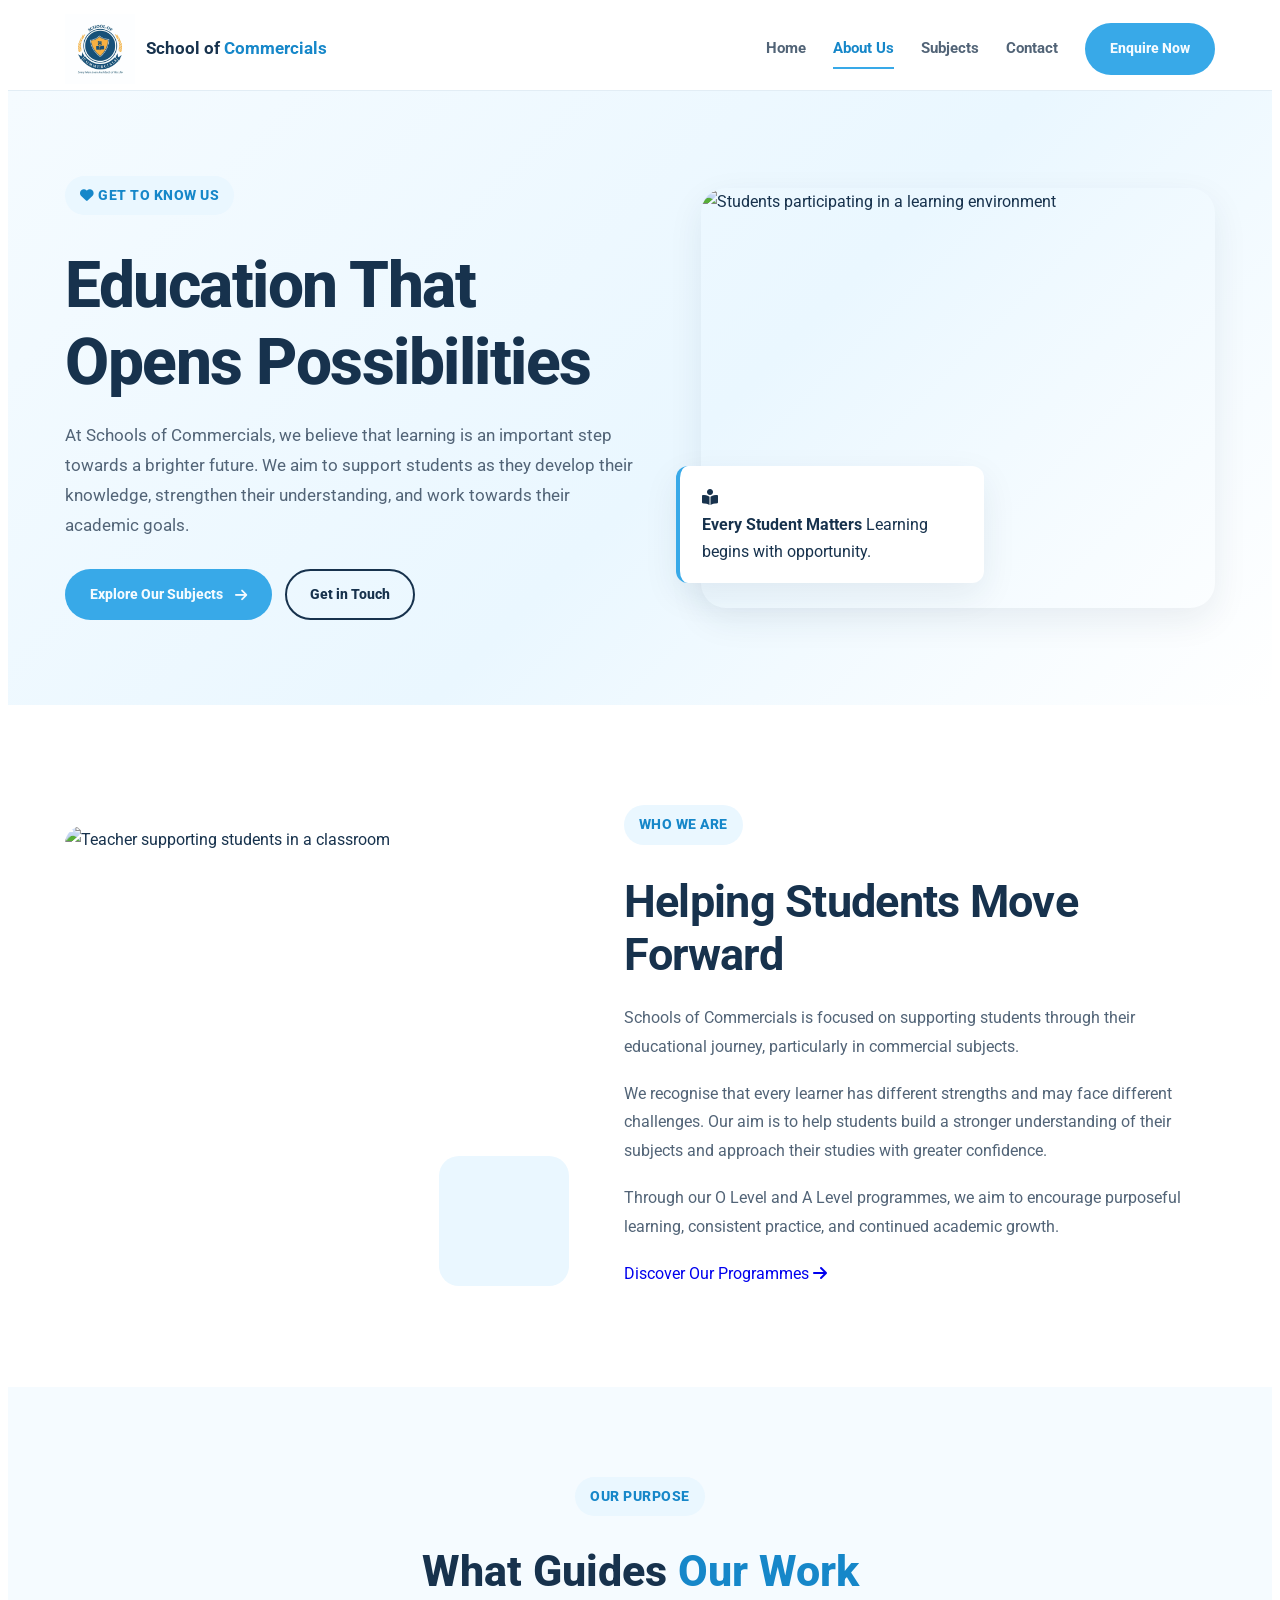
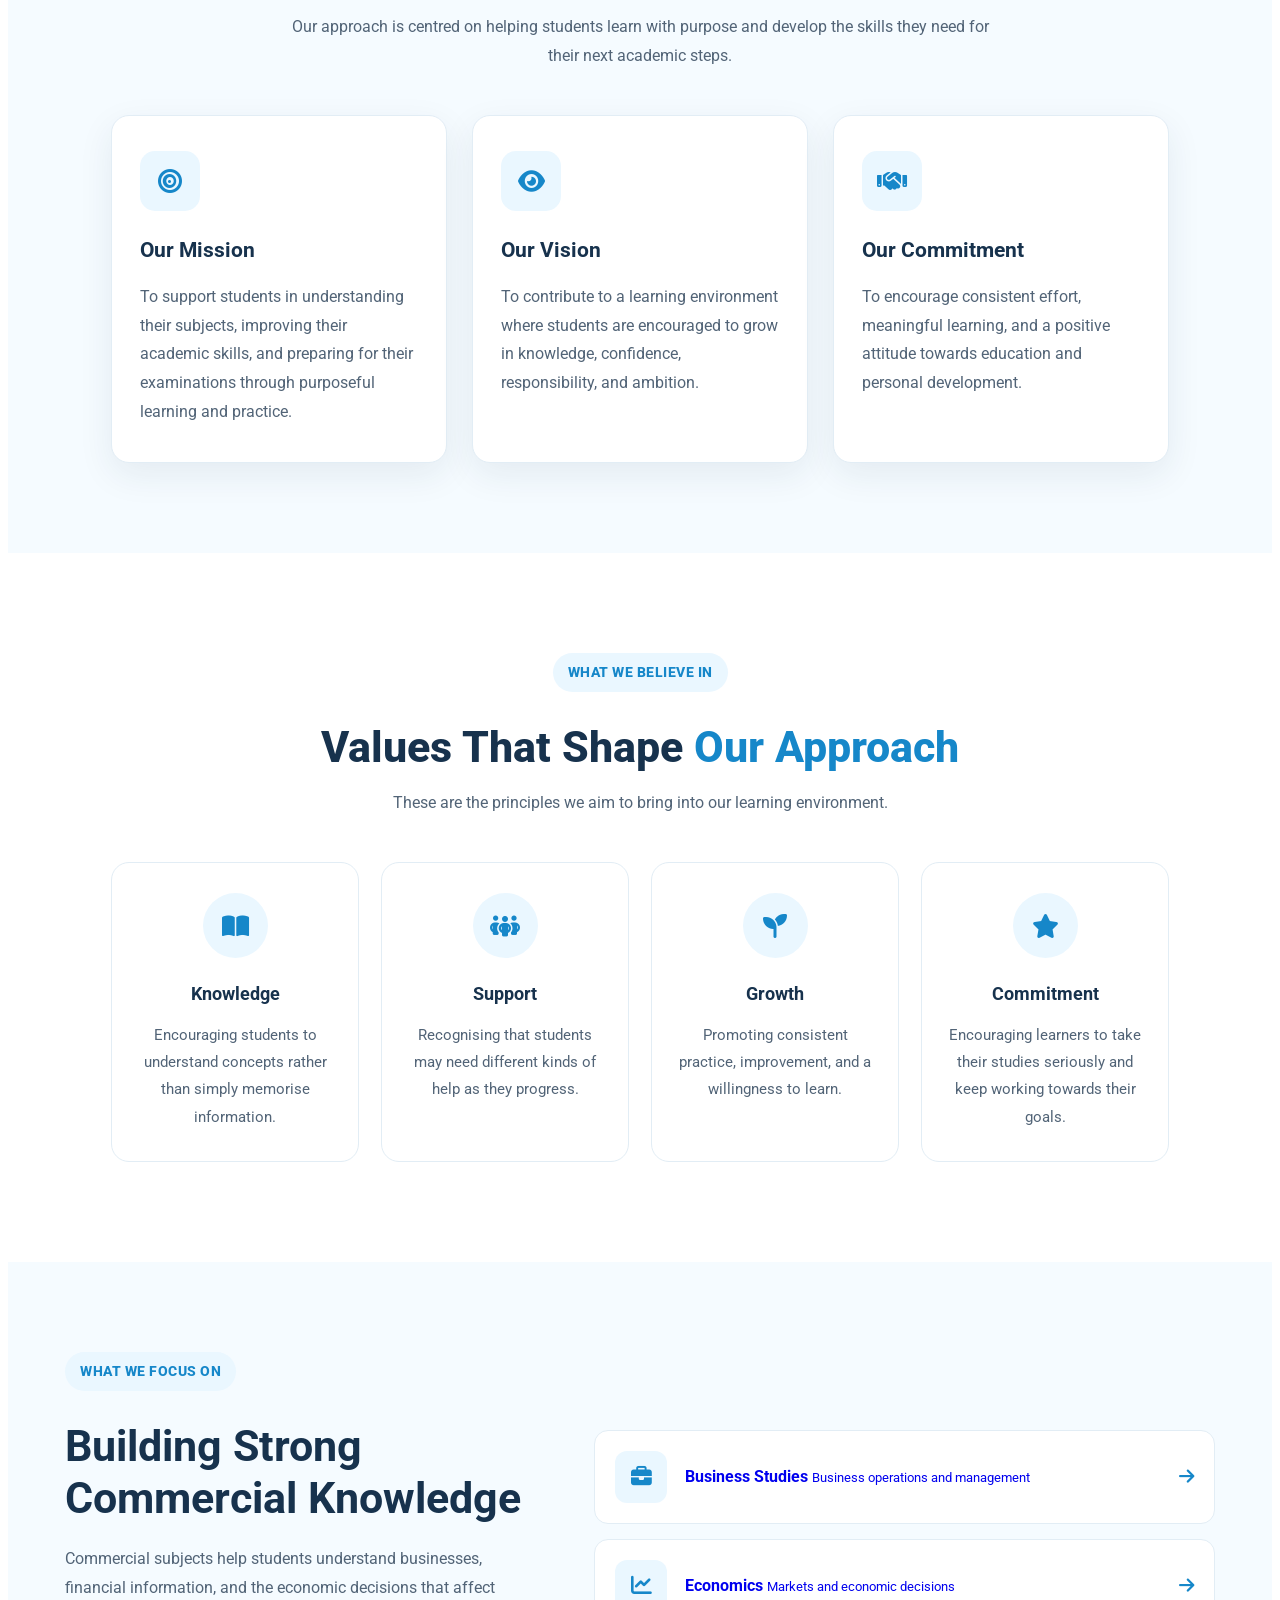
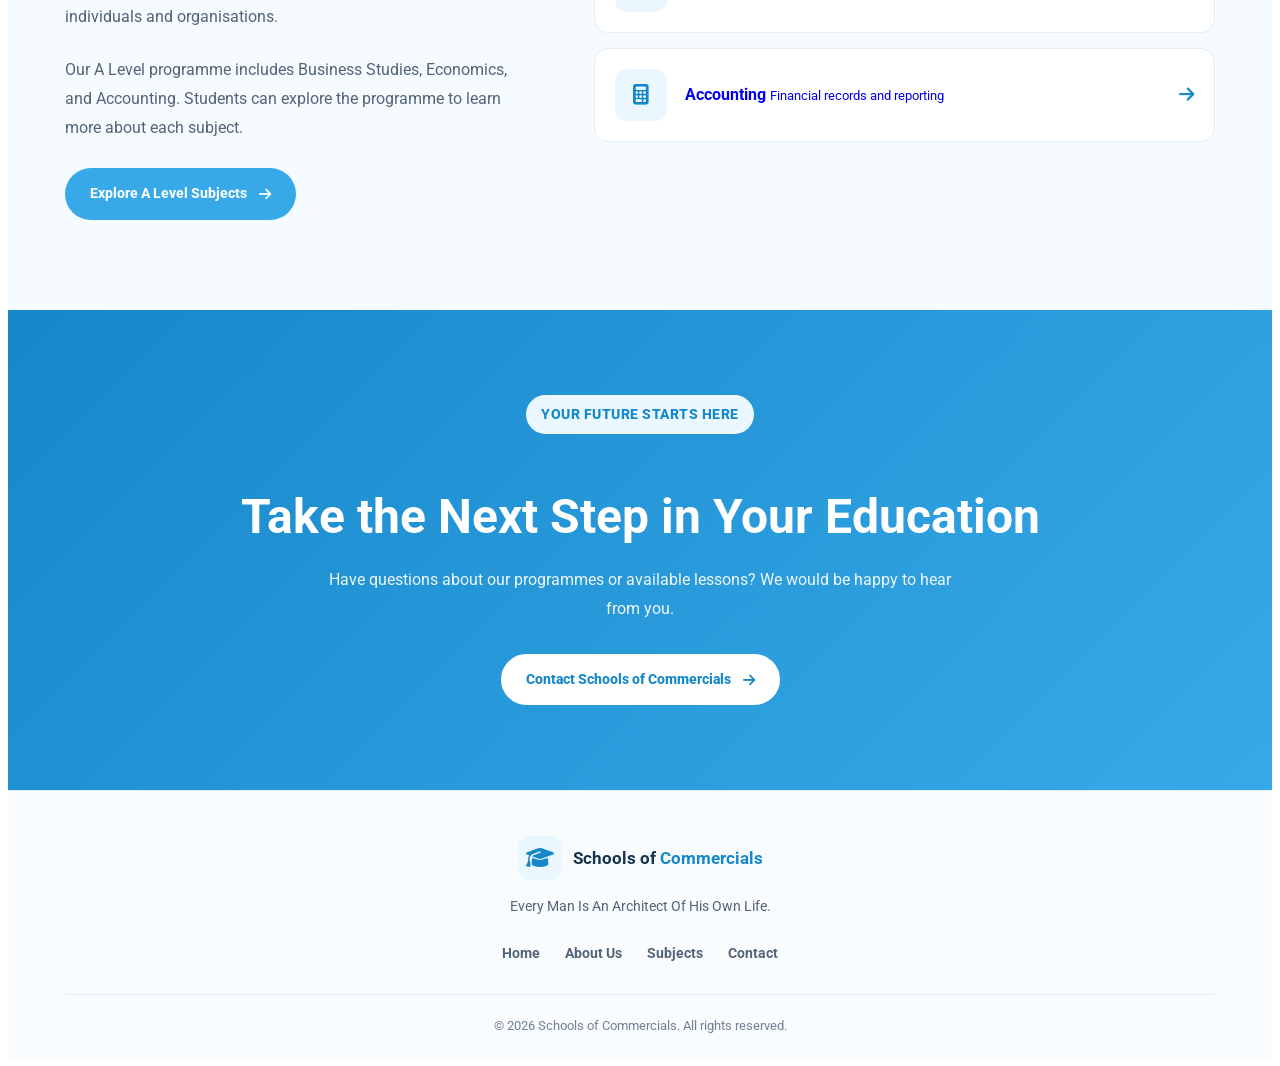
==== commit e55d7118: "apply responsiveness styles to the homepage" ====
--- a/about.html
+++ b/about.html
@@ -449,7 +449,7 @@
             </a>
 
             <p>
-                Supporting learners as they work towards their academic goals.
+                Every Man Is An Architect Of His Own Life.
             </p>
 
             <div class="footer-links">
--- a/css/shared/header.css
+++ b/css/shared/header.css
@@ -125,7 +125,7 @@
     align-items: center;
     justify-content: center;
     gap: 12px;
-    padding: 13px 23px;
+    padding: 12px 23px;
     border-radius: 50px;
     font-size: 14px;
     font-weight: 800;
@@ -311,11 +311,6 @@
         font-size: 1.2rem;
     }
 
-    .hero-buttons {
-        align-items: stretch;
-        flex-direction: column;
-    }
-
     .hero-buttons .btn {
         width: 100%;
     }
--- a/css/shared/general.css
+++ b/css/shared/general.css
@@ -1,6 +1,7 @@
 html {
     scroll-behavior: smooth;
     scroll-padding-top: 100px;
+ 
 }
 
 body {
@@ -8,6 +9,7 @@
     color: var(--subjects-dark);
     background: var(--subjects-white);
     line-height: 1.7;
+    max-width: 100%;
 }
 
 .container {
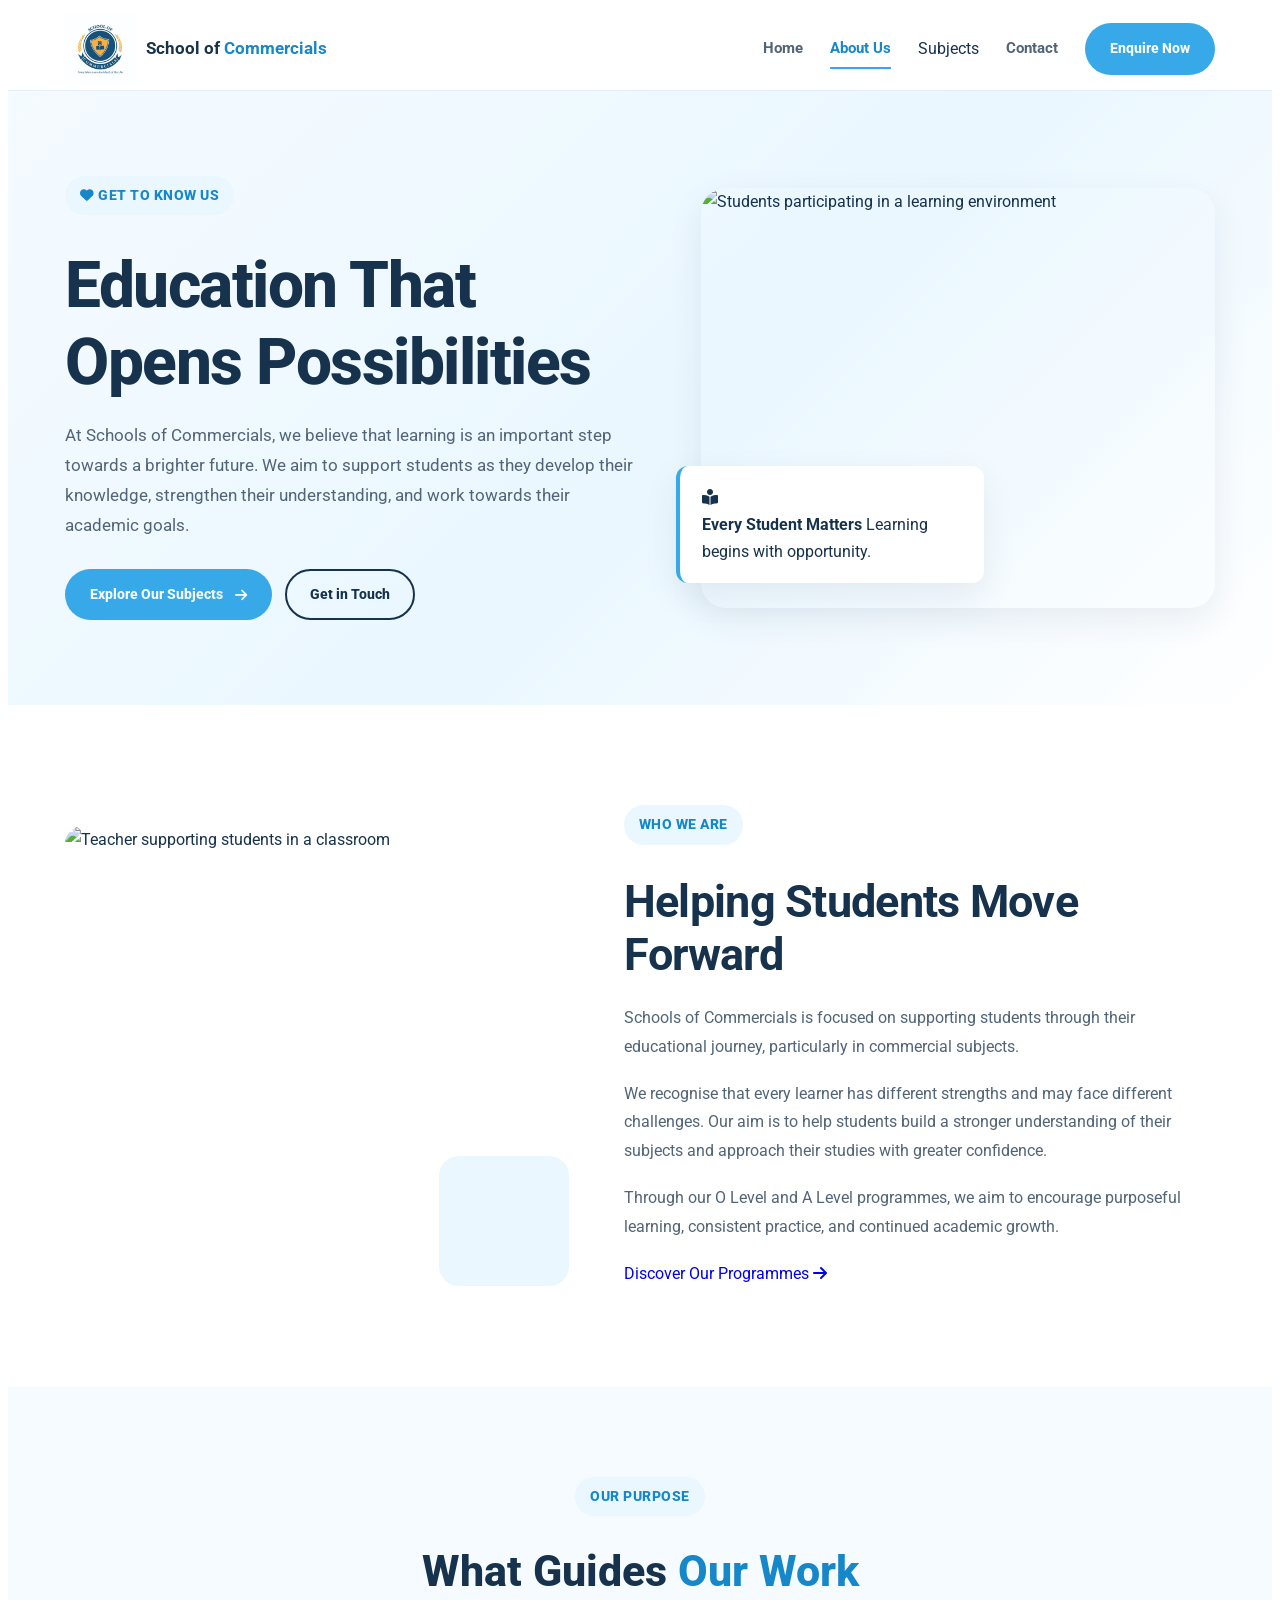
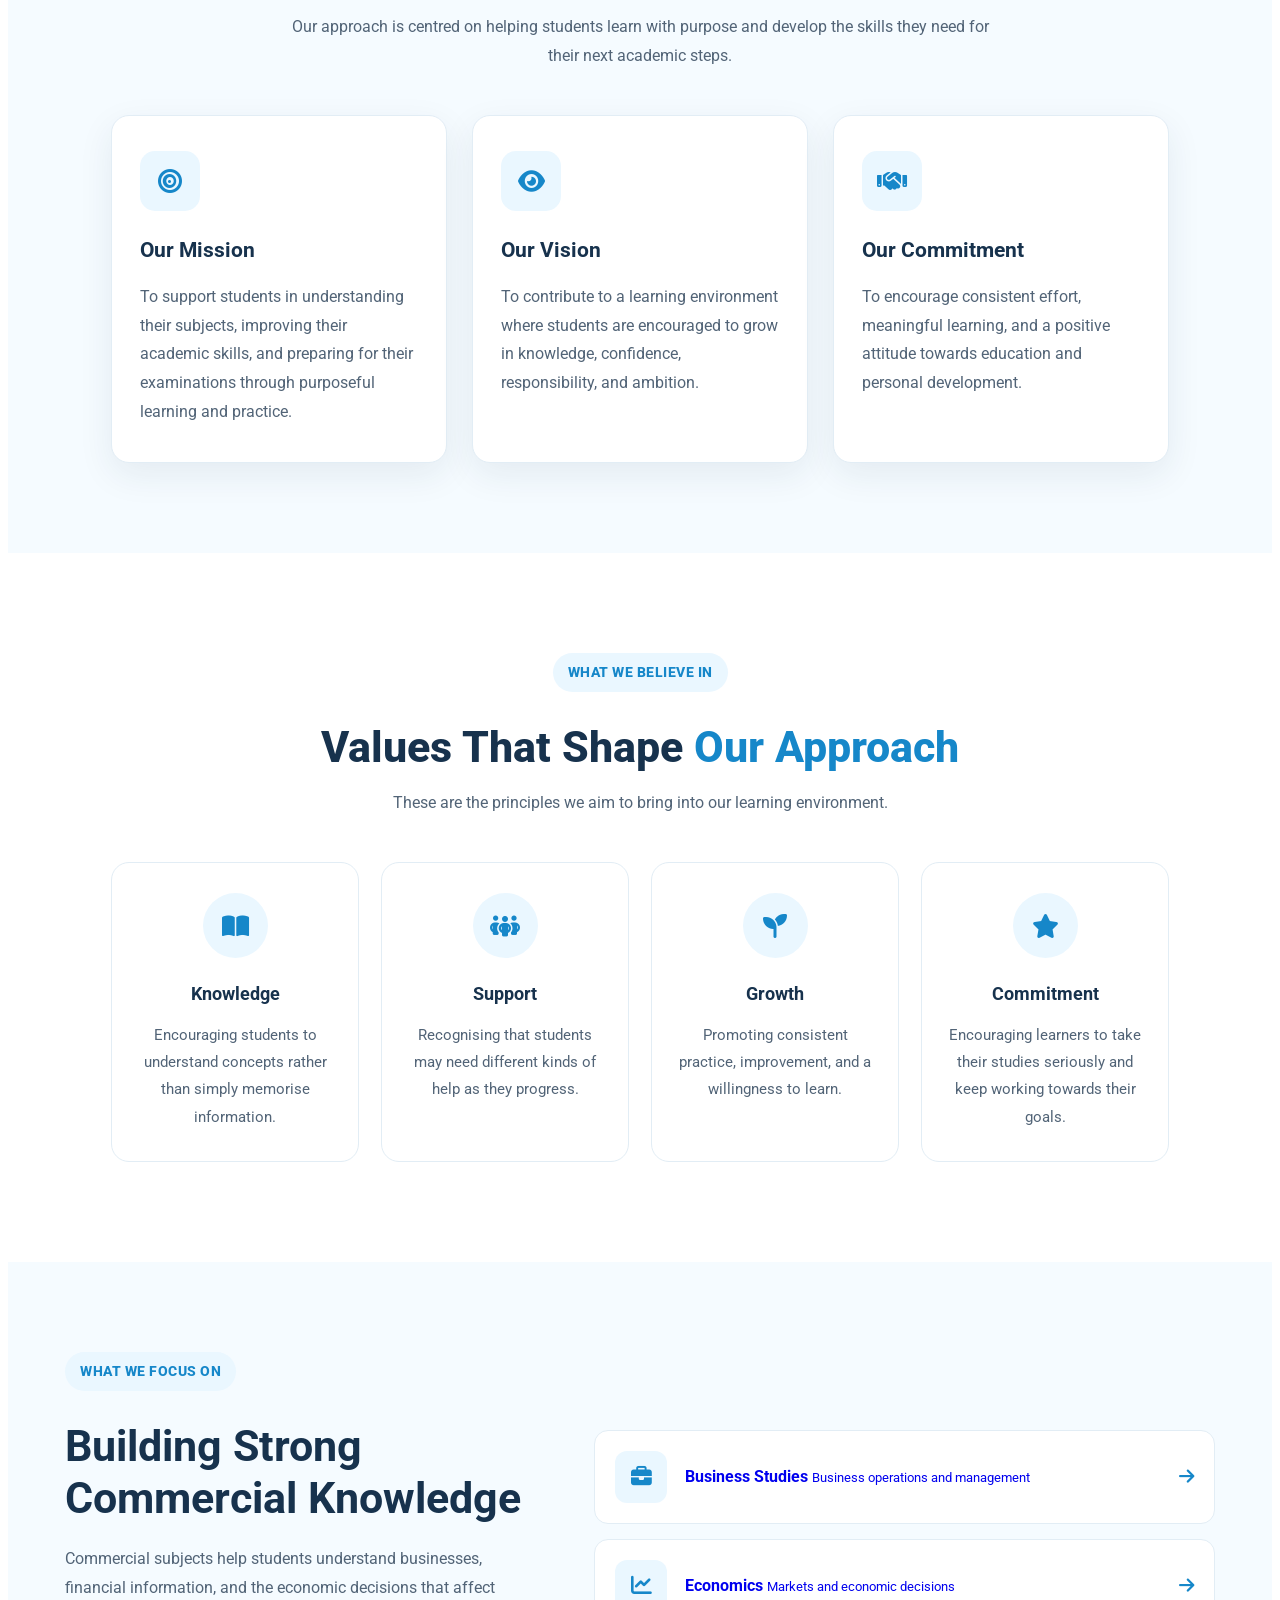
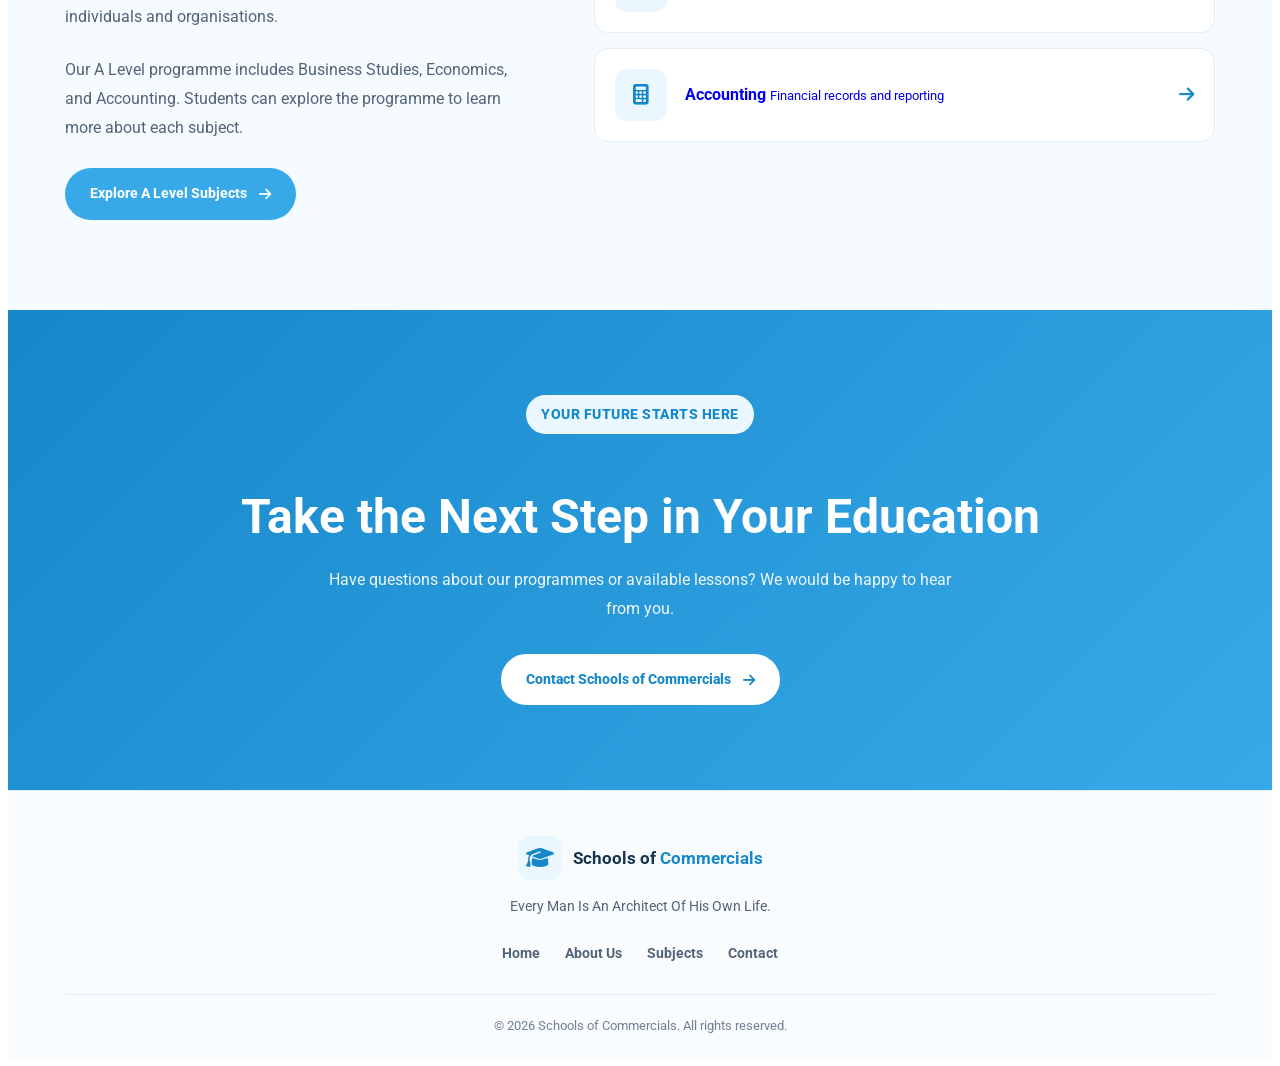
==== commit 90290983: "shared a single hader script for nav accross all the pages" ====
--- a/about.html
+++ b/about.html
@@ -45,7 +45,14 @@
             <nav class="navbar" id="navbar">
                 <a href="../index.html">Home</a>
                 <a href="about.html" class="active">About Us</a>
-                <a href="subjects.html">Subjects</a>
+                <div class="dropdown">
+                    <a href="subjects.html" class="dropdown-link">Subjects</a>
+
+                    <div class="dropdown-menu">
+                        <a href="./pages/o-level.html">O Level</a>
+                        <a href="./pages/a-level.html">A Level</a>
+                    </div>
+                </div>
                 <a href="contact.html">Contact</a>
 
                 <a href="enrolment.html" class="btn btn-primary nav-btn">
@@ -471,32 +478,7 @@
 
 
     <!-- ================= JAVASCRIPT ================= -->
-    <script>
-        const menuToggle = document.getElementById("menuToggle");
-        const navbar = document.getElementById("navbar");
-        const menuIcon = menuToggle.querySelector("i");
-
-        menuToggle.addEventListener("click", () => {
-            const isOpen = navbar.classList.toggle("active");
-
-            menuToggle.setAttribute("aria-expanded", isOpen);
-            menuIcon.classList.toggle("fa-bars", !isOpen);
-            menuIcon.classList.toggle("fa-xmark", isOpen);
-        });
-
-        navbar.querySelectorAll("a").forEach(link => {
-            link.addEventListener("click", () => {
-                navbar.classList.remove("active");
-                menuToggle.setAttribute("aria-expanded", "false");
-
-                menuIcon.classList.remove("fa-xmark");
-                menuIcon.classList.add("fa-bars");
-            });
-        });
-
-        document.getElementById("currentYear").textContent =
-            new Date().getFullYear();
-    </script>
+    <script src="./js/header.js"></script>
 
 </body>
 
--- a/css/shared/header.css
+++ b/css/shared/header.css
@@ -397,4 +397,39 @@
         animation-iteration-count: 1 !important;
         transition-duration: 0.01ms !important;
     }
+}
+
+.dropdown {
+    position: relative;
+}
+
+.dropdown-menu {
+    display: none;
+    position: absolute;
+    top: 100%;
+    left: 0;
+    background: white;
+    min-width: 150px;
+    box-shadow: 0 4px 10px rgba(0,0,0,0.1);
+    z-index: 100;
+}
+
+.dropdown-menu a {
+    display: block;
+    padding: 12px 15px;
+    color: #333;
+    text-decoration: none;
+}
+
+.dropdown-menu a:hover {
+    background: #f0f8ff;
+    color: #2196f3;
+}
+
+.dropdown:hover .dropdown-menu {
+    display: block;
+}
+.dropdown-link{
+  text-decoration: none;
+  color: inherit;
 }
--- a/css/subjects.css
+++ b/css/subjects.css
@@ -1,5 +1,3 @@
-
-
 :root {
     --subjects-primary: #38a9e8;
     --subjects-primary-dark: #1687c9;
@@ -40,11 +38,9 @@
     overflow: hidden;
     padding: 85px 0 95px;
     background:
-        radial-gradient(
-            circle at 90% 15%,
+        radial-gradient(circle at 90% 15%,
             rgba(56, 169, 232, 0.14),
-            transparent 32%
-        ),
+            transparent 32%),
         linear-gradient(135deg, #f5fbff 0%, #ffffff 70%);
 }
 
@@ -83,7 +79,7 @@
     color: var(--subjects-primary-dark);
 }
 
-.main-hero-text > p {
+.main-hero-text>p {
     max-width: 550px;
     margin: 0 0 28px;
     color: var(--subjects-text);
@@ -113,7 +109,7 @@
     background: #d7f0ff;
 }
 
-.main-hero-image > img {
+.main-hero-image>img {
     position: relative;
     z-index: 1;
     height: 420px;
@@ -137,7 +133,7 @@
     box-shadow: var(--subjects-shadow);
 }
 
-.hero-note > i {
+.hero-note>i {
     width: 48px;
     height: 48px;
     display: grid;
@@ -164,6 +160,12 @@
     font-size: 0.8rem;
 }
 
+@media (max-width: 730px) {
+    .main-hero-content{
+        grid-template-columns: 1fr ;
+    }
+}
+
 
 /* =========================================
    INTRODUCTION
@@ -191,7 +193,7 @@
     color: var(--subjects-primary-dark);
 }
 
-.intro-content > p {
+.intro-content>p {
     max-width: 700px;
     margin: 0 auto;
     color: var(--subjects-text);
@@ -226,7 +228,7 @@
     color: var(--subjects-primary-dark);
 }
 
-.section-heading > p {
+.section-heading>p {
     margin: 0;
     color: var(--subjects-text);
     font-size: 1rem;
@@ -269,11 +271,9 @@
     content: "";
     position: absolute;
     inset: 0;
-    background: linear-gradient(
-        to top,
-        rgba(15, 48, 75, 0.48),
-        transparent 65%
-    );
+    background: linear-gradient(to top,
+            rgba(15, 48, 75, 0.48),
+            transparent 65%);
     pointer-events: none;
 }
 
@@ -332,7 +332,7 @@
     font-weight: 800;
 }
 
-.programme-content > p {
+.programme-content>p {
     margin: 0 0 22px;
     color: var(--subjects-text);
     font-size: 0.96rem;
@@ -404,6 +404,13 @@
 }
 
 
+@media (max-width: 730px) {
+    .programme-grid {
+        grid-template-columns: 1fr;
+    }
+}
+
+
 /* =========================================
    LEARNING BENEFITS
 ========================================= */
@@ -433,7 +440,7 @@
     color: var(--subjects-primary-dark);
 }
 
-.benefits-heading > p {
+.benefits-heading>p {
     margin: 0 0 27px;
     color: var(--subjects-text);
     font-size: 1rem;
@@ -489,6 +496,12 @@
     line-height: 1.7;
 }
 
+@media (max-width: 900px) {
+    .benefits-container {
+        grid-template-columns: 1fr;
+    }
+}
+
 
 /* =========================================
    CALL TO ACTION
@@ -498,11 +511,9 @@
     position: relative;
     overflow: hidden;
     padding: 65px 0;
-    background: linear-gradient(
-        120deg,
-        #178bce,
-        #42b4ef
-    );
+    background: linear-gradient(120deg,
+            #178bce,
+            #42b4ef);
 }
 
 .subjects-cta::before,
@@ -558,7 +569,7 @@
     font-size: 0.98rem;
 }
 
-.cta-content > .btn {
+.cta-content>.btn {
     flex-shrink: 0;
 }
 
@@ -575,7 +586,7 @@
         gap: 40px;
     }
 
-    .main-hero-image > img {
+    .main-hero-image>img {
         height: 360px;
     }
 
@@ -607,4 +618,4 @@
 
 /* =========================================
    MOBILE NAVIGATION AND LAYOUT
-========================================= */
+========================================= */
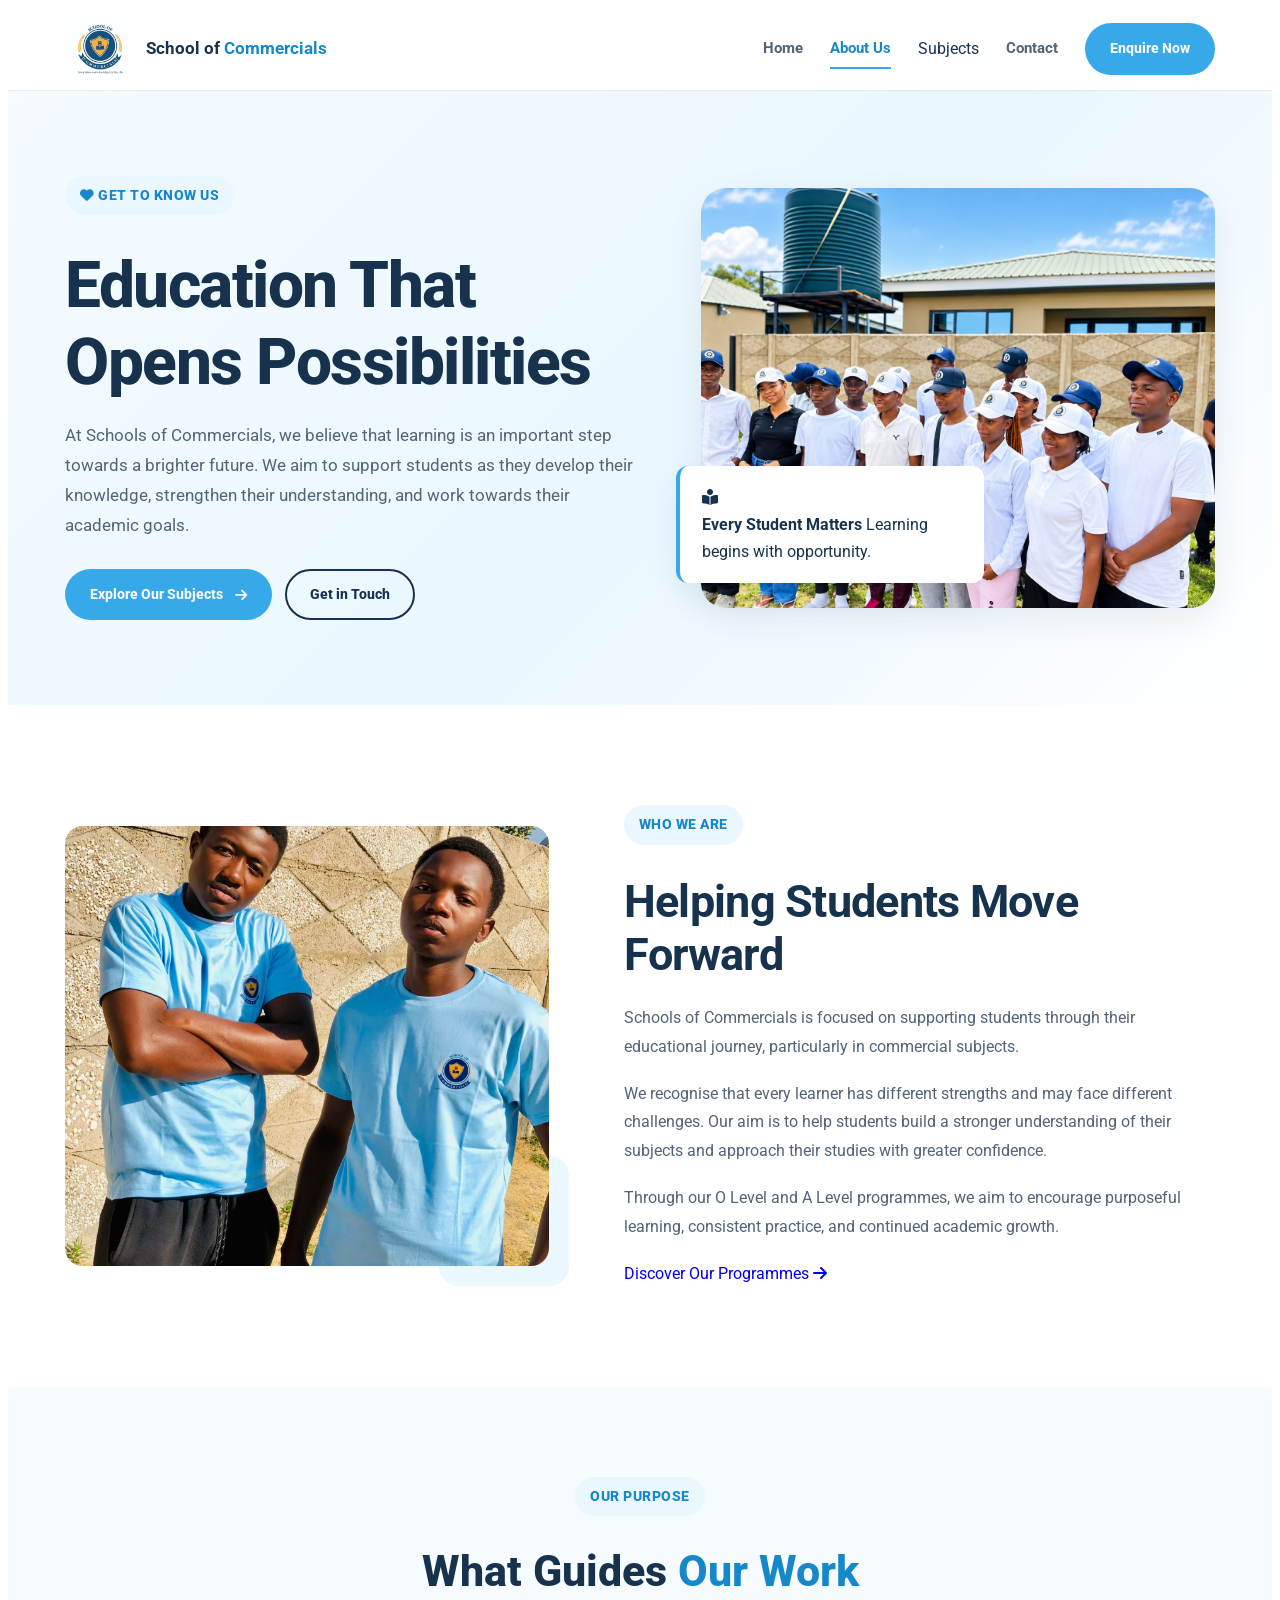
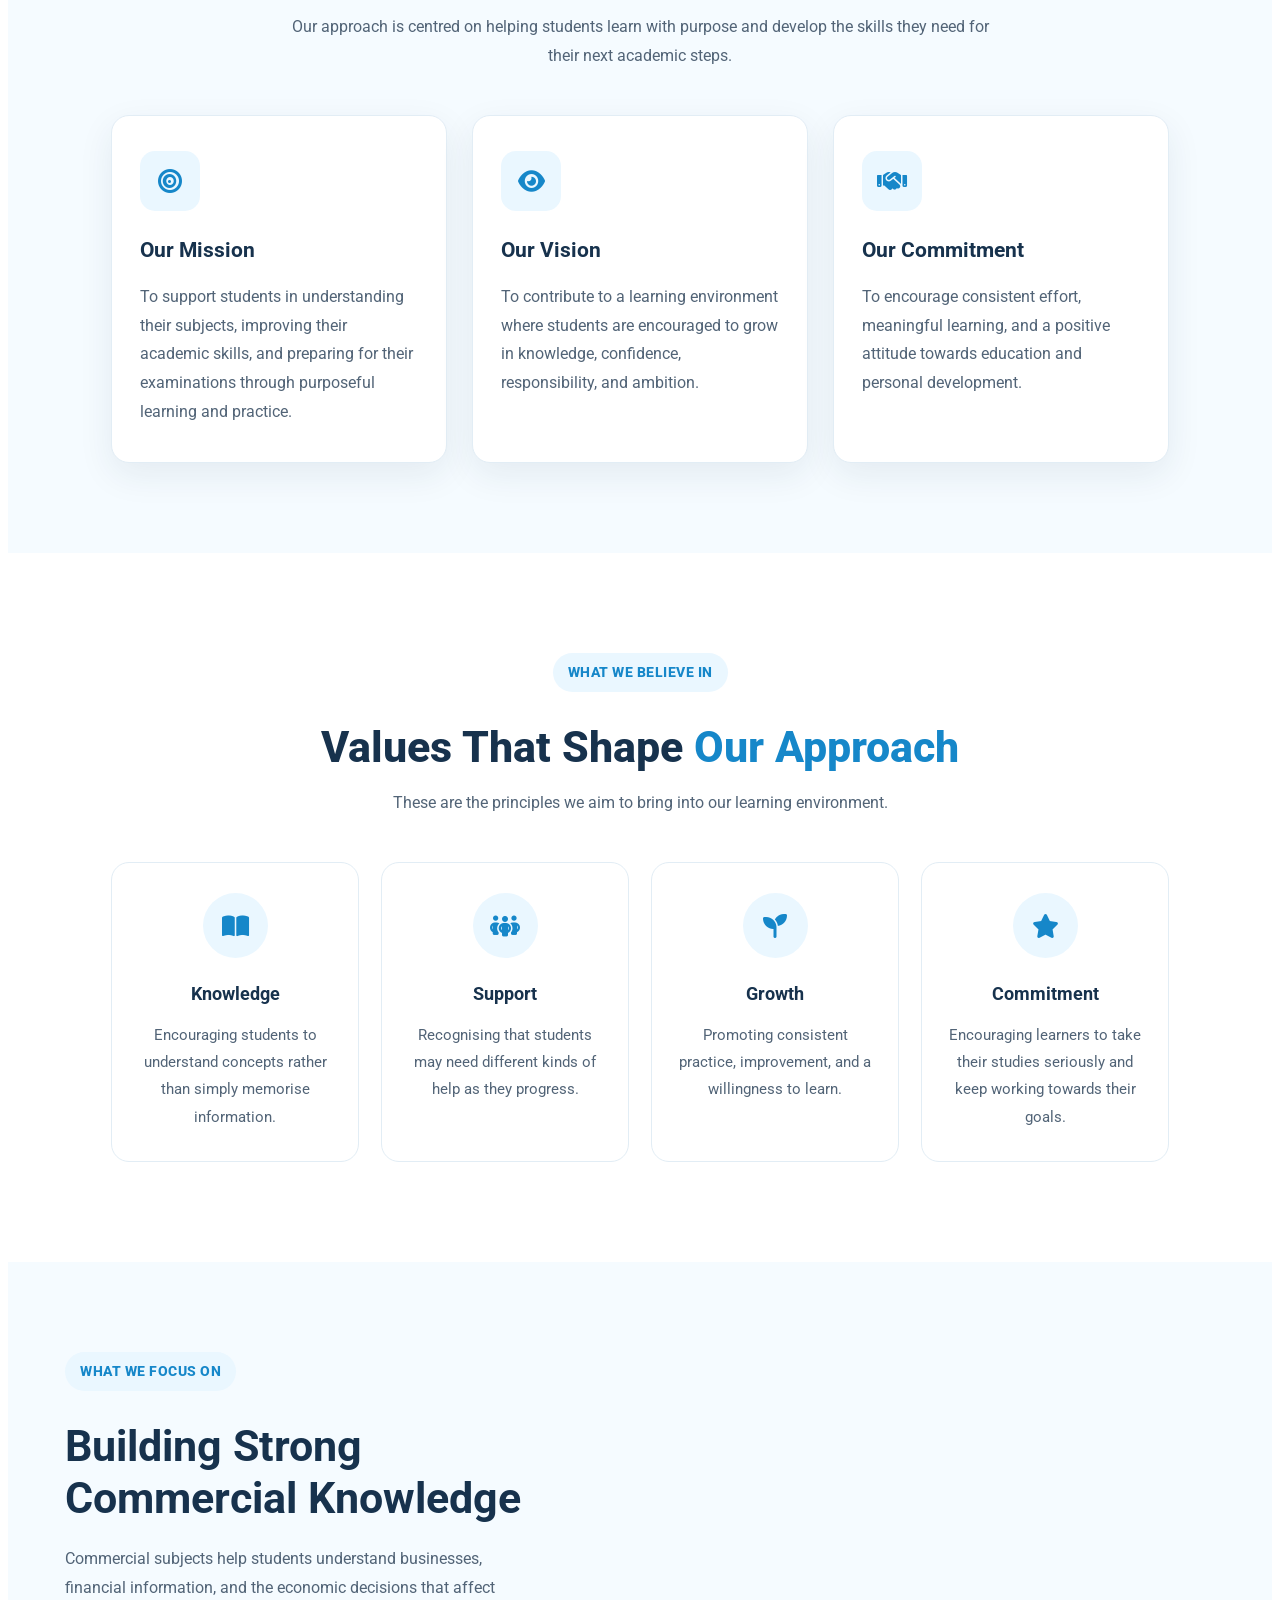
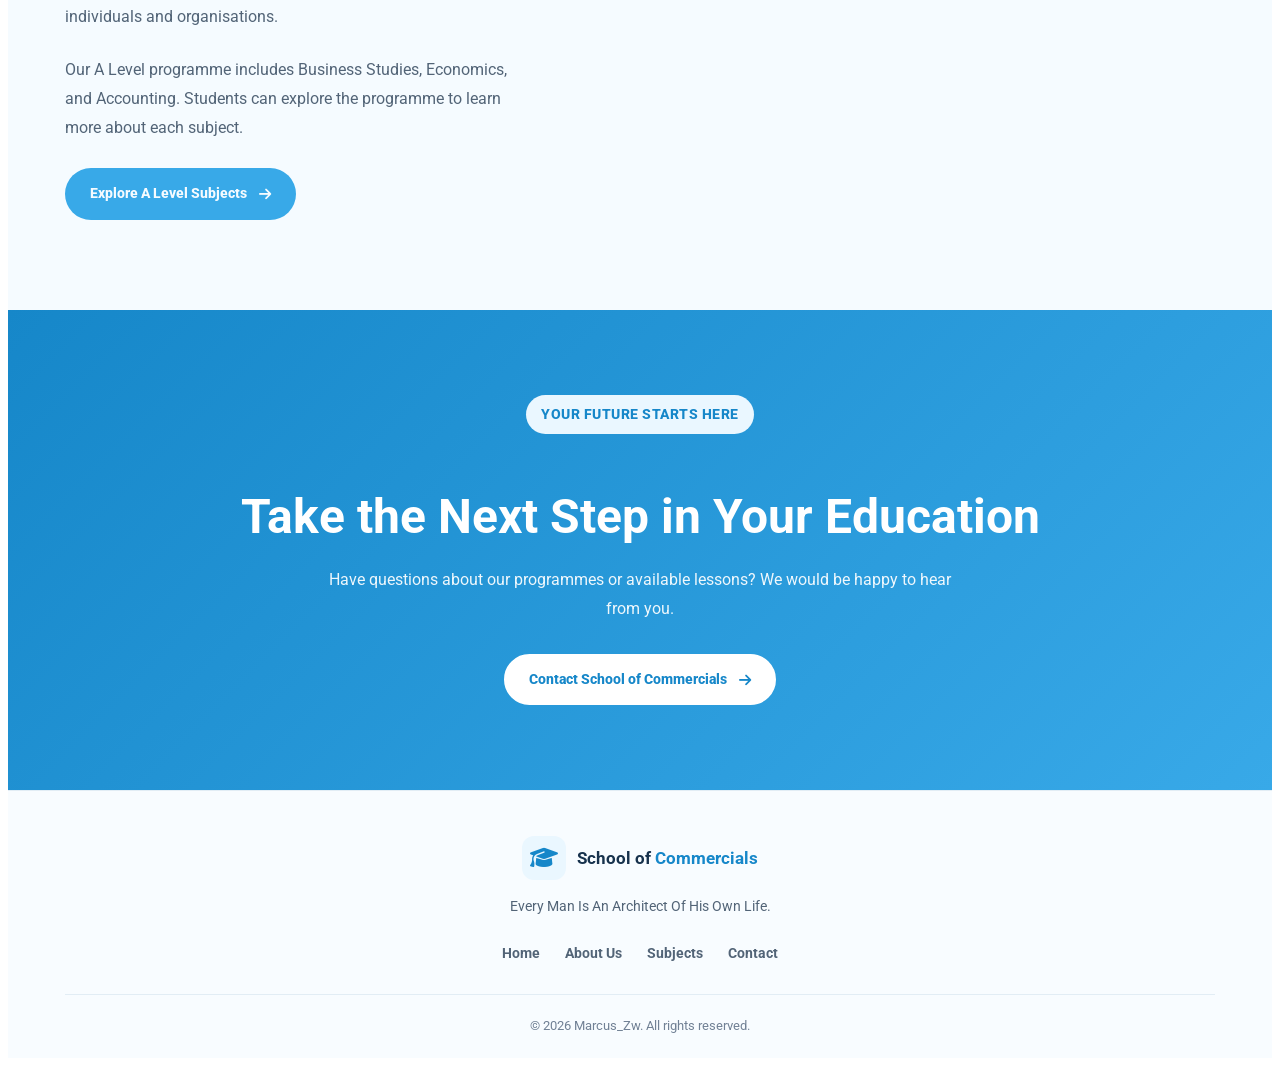
==== commit fb8a3c4d: "Added new images and load them on pages" ====
--- a/about.html
+++ b/about.html
@@ -55,7 +55,7 @@
                 </div>
                 <a href="contact.html">Contact</a>
 
-                <a href="enrolment.html" class="btn btn-primary nav-btn">
+                <a href="./pages/enrolment.html" class="btn btn-primary nav-btn">
                     Enquire Now
                 </a>
             </nav>
@@ -108,9 +108,8 @@
                     </div>
 
                 </div>
-
                 <div class="about-hero-image">
-                    <img src="https://images.unsplash.com/photo-1523580846011-d3a5bc25702b?auto=format&fit=crop&w=1000&q=85"
+                    <img src="./images/hero-images/students.jpg"
                         alt="Students participating in a learning environment">
 
                     <div class="about-image-note">
@@ -132,7 +131,7 @@
             <div class="container story-container">
 
                 <div class="story-image">
-                    <img src="https://images.unsplash.com/photo-1509062522246-3755977927d7?auto=format&fit=crop&w=1000&q=85"
+                    <img src="./images/hero-images/students-2.jpg"
                         alt="Teacher supporting students in a classroom">
 
                     <div class="story-image-decoration"></div>
@@ -356,7 +355,7 @@
                         the programme to learn more about each subject.
                     </p>
 
-                    <a href="a-level.html" class="btn btn-primary">
+                    <a href="./pages/a-level.html" class="btn btn-primary">
                         Explore A Level Subjects
                         <i class="fa-solid fa-arrow-right"></i>
                     </a>
@@ -364,50 +363,6 @@
                 </div>
 
 
-                <div class="about-subject-list">
-
-                    <a href="a-level.html" class="about-subject-item">
-                        <span class="about-subject-icon">
-                            <i class="fa-solid fa-briefcase"></i>
-                        </span>
-
-                        <span class="about-subject-text">
-                            <strong>Business Studies</strong>
-                            <small>Business operations and management</small>
-                        </span>
-
-                        <i class="fa-solid fa-arrow-right subject-arrow"></i>
-                    </a>
-
-
-                    <a href="a-level.html" class="about-subject-item">
-                        <span class="about-subject-icon">
-                            <i class="fa-solid fa-chart-line"></i>
-                        </span>
-
-                        <span class="about-subject-text">
-                            <strong>Economics</strong>
-                            <small>Markets and economic decisions</small>
-                        </span>
-
-                        <i class="fa-solid fa-arrow-right subject-arrow"></i>
-                    </a>
-
-
-                    <a href="a-level.html" class="about-subject-item">
-                        <span class="about-subject-icon">
-                            <i class="fa-solid fa-calculator"></i>
-                        </span>
-
-                        <span class="about-subject-text">
-                            <strong>Accounting</strong>
-                            <small>Financial records and reporting</small>
-                        </span>
-
-                        <i class="fa-solid fa-arrow-right subject-arrow"></i>
-                    </a>
-
-                </div>
 
             </div>
         </section>
@@ -431,7 +386,7 @@
                 </div>
 
                 <a href="contact.html" class="btn btn-white">
-                    Contact Schools of Commercials
+                    Contact School of Commercials
                     <i class="fa-solid fa-arrow-right"></i>
                 </a>
 
@@ -451,7 +406,7 @@
                 </span>
 
                 <span>
-                    Schools of <strong>Commercials</strong>
+                    School of <strong>Commercials</strong>
                 </span>
             </a>
 
@@ -469,7 +424,7 @@
             <div class="footer-bottom">
                 <p>
                     &copy; <span id="currentYear"></span>
-                    Schools of Commercials. All rights reserved.
+                    Marcus_Zw. All rights reserved.
                 </p>
             </div>
 
--- a/css/subjects.css
+++ b/css/subjects.css
@@ -12,21 +12,6 @@
 }
 
 
-/* =========================================
-   GENERAL STYLES
-========================================= */
-
-
-/* =========================================
-   BUTTONS
-========================================= */
-
-
-
-
-/* =========================================
-   HEADER AND NAVIGATION
-========================================= */
 
 
 /* =========================================
@@ -280,6 +265,7 @@
 .programme-image img {
     height: 100%;
     transition: transform 0.6s ease;
+    object-fit: contain;
 }
 
 .programme-card:hover .programme-image img {
